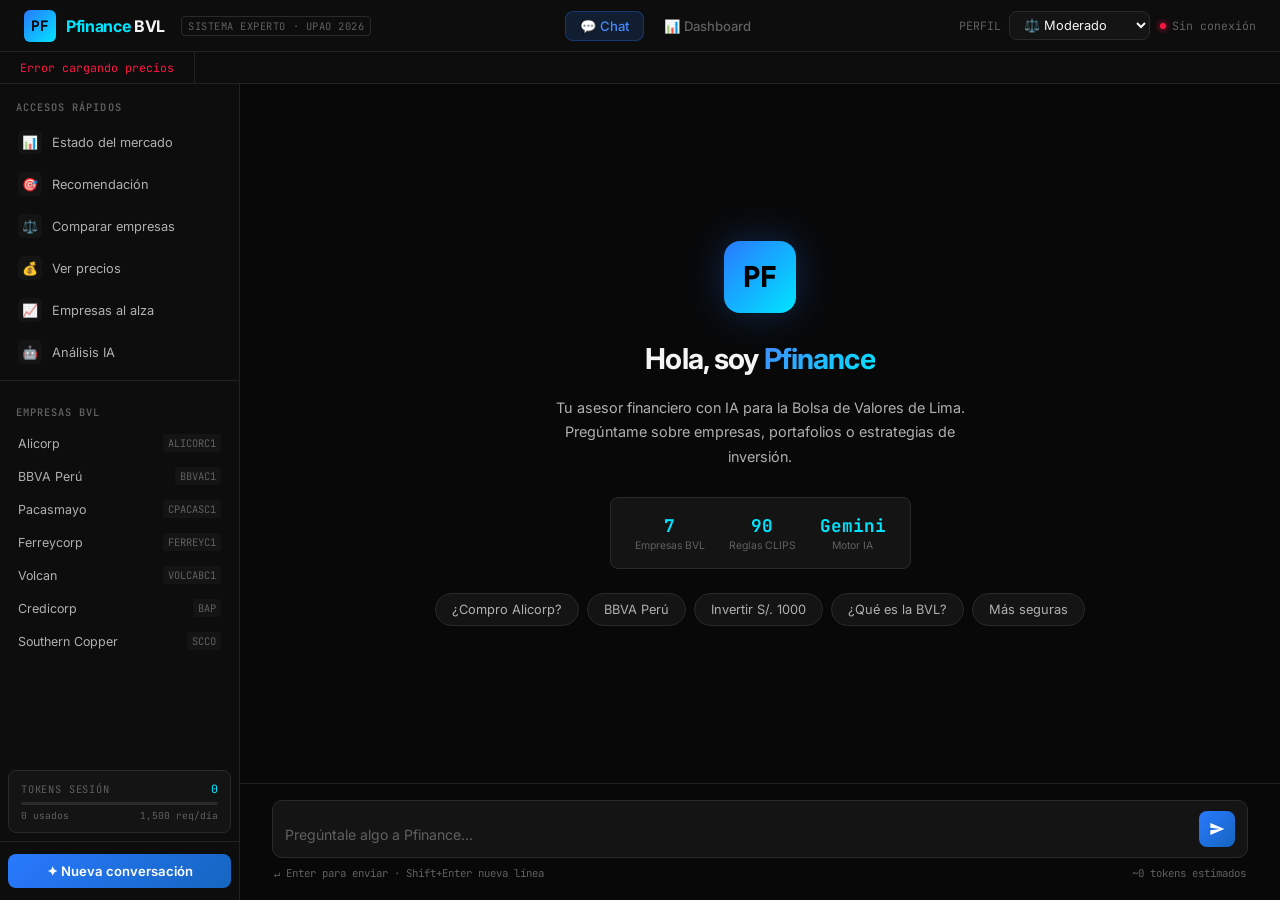
==== frontend/chat.html @ f71fbb7d "Actualización del proyecto de AI" ====
<!DOCTYPE html>
<html lang="es">
<head>
<meta charset="UTF-8">
<meta name="viewport" content="width=device-width, initial-scale=1.0">
<title>Pfinance — Asesor BVL</title>
<style>
@import url('https://fonts.googleapis.com/css2?family=Inter:wght@300;400;500;600;700&family=JetBrains+Mono:wght@400;500;600&display=swap');

*{box-sizing:border-box;margin:0;padding:0;}
:root{
  --bg:#080808;
  --bg2:#0d0d0d;
  --bg3:#111111;
  --card:#141414;
  --card2:#1a1a1a;
  --border:#222222;
  --border2:#2a2a2a;
  --blue:#2979ff;
  --blue2:#448aff;
  --cyan:#00e5ff;
  --cyan2:#18ffff;
  --green:#00e676;
  --red:#ff1744;
  --gold:#ffd740;
  --text:#f5f5f5;
  --text2:#b0b0b0;
  --muted:#606060;
  --radius:8px;
}

body{background:var(--bg);color:var(--text);font-family:'Inter',sans-serif;height:100vh;display:flex;flex-direction:column;overflow:hidden;}

/* ── TOPBAR ── */
.topbar{
  display:flex;align-items:center;justify-content:space-between;
  padding:0 24px;height:52px;
  background:var(--bg2);
  border-bottom:1px solid var(--border);
  flex-shrink:0;
}
.topbar-left{display:flex;align-items:center;gap:16px;}
.logo{display:flex;align-items:center;gap:10px;}
.logo-icon{
  width:32px;height:32px;border-radius:6px;
  background:linear-gradient(135deg,var(--blue),var(--cyan));
  display:flex;align-items:center;justify-content:center;
  font-size:.9rem;font-weight:700;color:#000;font-family:'JetBrains Mono',monospace;
}
.logo-name{font-size:1rem;font-weight:700;letter-spacing:-.02em;color:var(--text);}
.logo-name span{color:var(--cyan);}
.logo-tag{font-size:.65rem;color:var(--muted);font-family:'JetBrains Mono',monospace;letter-spacing:.05em;border:1px solid var(--border2);padding:2px 6px;border-radius:4px;}
.topbar-center{display:flex;align-items:center;gap:6px;}
.nav-btn{
  background:none;border:none;color:var(--muted);
  padding:6px 14px;border-radius:var(--radius);
  font-family:'Inter',sans-serif;font-size:.82rem;font-weight:500;
  cursor:pointer;transition:all .15s;text-decoration:none;display:flex;align-items:center;gap:6px;
}
.nav-btn:hover{background:var(--card2);color:var(--text);}
.nav-btn.active{background:rgba(41,121,255,.15);color:var(--blue2);border:1px solid rgba(41,121,255,.3);}
.topbar-right{display:flex;align-items:center;gap:10px;}
.perfil-wrap{display:flex;align-items:center;gap:8px;}
.perfil-label{font-size:.72rem;color:var(--muted);font-family:'JetBrains Mono',monospace;}
.perfil-select{
  background:var(--card);color:var(--text);
  border:1px solid var(--border2);border-radius:var(--radius);
  padding:5px 10px;font-family:'Inter',sans-serif;font-size:.8rem;
  cursor:pointer;outline:none;
}
.perfil-select:focus{border-color:var(--blue);}
.status-dot{display:flex;align-items:center;gap:6px;font-size:.72rem;color:var(--muted);font-family:'JetBrains Mono',monospace;}
.dot{width:6px;height:6px;border-radius:50%;background:var(--green);box-shadow:0 0 6px var(--green);animation:pulse 2s infinite;}
.dot.offline{background:var(--red);box-shadow:0 0 6px var(--red);}
@keyframes pulse{0%,100%{opacity:1}50%{opacity:.4}}

/* ── TICKER BAR ── */
.ticker-bar{
  display:flex;align-items:center;gap:0;
  background:var(--bg2);border-bottom:1px solid var(--border);
  height:32px;overflow:hidden;flex-shrink:0;position:relative;
}
.ticker-bar::after{
  content:'';position:absolute;right:0;top:0;bottom:0;width:60px;
  background:linear-gradient(to right,transparent,var(--bg2));pointer-events:none;
}
.ticker-track{display:flex;gap:0;animation:scroll 40s linear infinite;white-space:nowrap;}
.ticker-track:hover{animation-play-state:paused;}
.ticker-item{
  display:inline-flex;align-items:center;gap:8px;
  padding:0 20px;border-right:1px solid var(--border);
  font-size:.72rem;font-family:'JetBrains Mono',monospace;height:32px;
}
.t-name{color:var(--muted);}
.t-price{color:var(--text);font-weight:600;}
.t-delta{font-weight:600;}
.t-delta.up{color:var(--green);}
.t-delta.dn{color:var(--red);}
@keyframes scroll{0%{transform:translateX(0)}100%{transform:translateX(-50%)}}

/* ── MAIN ── */
.main{display:flex;flex:1;overflow:hidden;}

/* ── SIDEBAR ── */
.sidebar{
  width:240px;background:var(--bg2);
  border-right:1px solid var(--border);
  display:flex;flex-direction:column;flex-shrink:0;
}
.sidebar-section{
  padding:16px 16px 8px;
  font-size:.65rem;font-weight:600;color:var(--muted);
  text-transform:uppercase;letter-spacing:.1em;font-family:'JetBrains Mono',monospace;
}
.quick-btns{padding:0 8px;display:flex;flex-direction:column;gap:2px;}
.quick-btn{
  background:none;border:none;color:var(--text2);
  border-radius:var(--radius);padding:8px 10px;
  font-family:'Inter',sans-serif;font-size:.8rem;
  cursor:pointer;text-align:left;transition:all .12s;
  display:flex;align-items:center;gap:10px;
}
.quick-btn:hover{background:var(--card2);color:var(--text);}
.quick-btn .qi{
  width:24px;height:24px;border-radius:5px;
  background:var(--card);display:flex;align-items:center;
  justify-content:center;font-size:.8rem;flex-shrink:0;
}
.sidebar-divider{border:none;border-top:1px solid var(--border);margin:8px 0;}
.empresa-list{padding:0 8px;display:flex;flex-direction:column;gap:1px;overflow-y:auto;flex:1;}
.empresa-btn{
  background:none;border:none;color:var(--text2);
  border-radius:var(--radius);padding:7px 10px;
  font-family:'Inter',sans-serif;font-size:.78rem;
  cursor:pointer;text-align:left;width:100%;
  display:flex;align-items:center;justify-content:space-between;
  transition:all .12s;
}
.empresa-btn:hover{background:var(--card2);color:var(--text);}
.empresa-ticker-tag{
  font-family:'JetBrains Mono',monospace;font-size:.65rem;
  color:var(--muted);background:var(--card);
  padding:2px 5px;border-radius:3px;
}
.sidebar-footer{padding:12px 8px;border-top:1px solid var(--border);}
.btn-nueva{
  width:100%;background:linear-gradient(135deg,var(--blue),#1565c0);
  color:white;border:none;border-radius:var(--radius);
  padding:9px;font-family:'Inter',sans-serif;font-size:.82rem;
  font-weight:600;cursor:pointer;transition:all .2s;
  display:flex;align-items:center;justify-content:center;gap:8px;
}
.btn-nueva:hover{background:linear-gradient(135deg,var(--blue2),var(--blue));transform:translateY(-1px);}

/* ── TOKEN COUNTER ── */
.token-counter{
  margin:8px;padding:10px 12px;
  background:var(--card);border:1px solid var(--border2);
  border-radius:var(--radius);
}
.token-header{display:flex;justify-content:space-between;align-items:center;margin-bottom:6px;}
.token-label{font-size:.65rem;color:var(--muted);font-family:'JetBrains Mono',monospace;text-transform:uppercase;letter-spacing:.08em;}
.token-val{font-size:.72rem;font-family:'JetBrains Mono',monospace;color:var(--cyan);}
.token-bar-bg{height:3px;background:var(--border2);border-radius:2px;overflow:hidden;}
.token-bar-fill{height:100%;background:linear-gradient(to right,var(--blue),var(--cyan));border-radius:2px;transition:width .3s;}
.token-sub{display:flex;justify-content:space-between;margin-top:4px;}
.token-sub span{font-size:.6rem;color:var(--muted);font-family:'JetBrains Mono',monospace;}

/* ── CHAT AREA ── */
.chat-area{flex:1;display:flex;flex-direction:column;overflow:hidden;background:var(--bg);}

/* ── MESSAGES ── */
.messages{
  flex:1;overflow-y:auto;padding:24px 32px;
  display:flex;flex-direction:column;gap:20px;
  scrollbar-width:thin;scrollbar-color:var(--border) transparent;
}
.messages::-webkit-scrollbar{width:4px;}
.messages::-webkit-scrollbar-thumb{background:var(--border2);border-radius:2px;}

/* ── WELCOME ── */
.welcome{
  display:flex;flex-direction:column;align-items:center;
  justify-content:center;flex:1;text-align:center;
  padding:60px 40px;gap:20px;
}
.welcome-logo{
  width:72px;height:72px;border-radius:16px;
  background:linear-gradient(135deg,var(--blue),var(--cyan));
  display:flex;align-items:center;justify-content:center;
  font-size:1.8rem;font-weight:800;color:#000;
  font-family:'JetBrains Mono',monospace;
  box-shadow:0 0 40px rgba(41,121,255,.3);
  margin-bottom:8px;
}
.welcome-title{font-size:1.8rem;font-weight:700;letter-spacing:-.03em;}
.welcome-title span{
  background:linear-gradient(135deg,var(--blue2),var(--cyan));
  -webkit-background-clip:text;-webkit-text-fill-color:transparent;
}
.welcome-sub{color:var(--text2);font-size:.9rem;max-width:440px;line-height:1.7;}
.welcome-stats{
  display:flex;gap:24px;margin-top:8px;
  padding:16px 24px;background:var(--card);
  border:1px solid var(--border2);border-radius:var(--radius);
}
.wstat{text-align:center;}
.wstat-val{font-size:1.1rem;font-weight:700;font-family:'JetBrains Mono',monospace;color:var(--cyan);}
.wstat-label{font-size:.65rem;color:var(--muted);margin-top:2px;}
.welcome-chips{display:flex;flex-wrap:wrap;gap:8px;justify-content:center;margin-top:4px;}
.chip{
  background:var(--card);border:1px solid var(--border2);
  color:var(--text2);border-radius:20px;padding:8px 16px;
  font-size:.8rem;cursor:pointer;transition:all .15s;font-family:'Inter',sans-serif;
}
.chip:hover{border-color:var(--blue);color:var(--blue2);background:rgba(41,121,255,.08);}

/* ── MENSAJES ── */
.msg{display:flex;gap:12px;max-width:85%;}
.msg.user{align-self:flex-end;flex-direction:row-reverse;}
.msg.assistant{align-self:flex-start;}
.msg-avatar{
  width:32px;height:32px;border-radius:8px;
  display:flex;align-items:center;justify-content:center;
  font-size:.8rem;font-weight:700;flex-shrink:0;margin-top:2px;
}
.msg.assistant .msg-avatar{
  background:linear-gradient(135deg,var(--blue),var(--cyan));
  color:#000;font-family:'JetBrains Mono',monospace;
}
.msg.user .msg-avatar{background:var(--card2);border:1px solid var(--border2);font-size:.9rem;}
.msg-content{}
.msg-bubble{
  padding:12px 16px;border-radius:10px;
  font-size:.86rem;line-height:1.75;
}
.msg.assistant .msg-bubble{
  background:var(--card);border:1px solid var(--border2);
  border-top-left-radius:3px;color:var(--text);
}
.msg.user .msg-bubble{
  background:linear-gradient(135deg,rgba(41,121,255,.2),rgba(0,229,255,.1));
  border:1px solid rgba(41,121,255,.3);
  border-top-right-radius:3px;color:var(--text);
}
.msg-bubble p{margin-bottom:8px;}
.msg-bubble p:last-child{margin-bottom:0;}
.msg-bubble strong{color:var(--cyan);font-weight:600;}
.msg-bubble h3{color:var(--blue2);font-size:.86rem;font-weight:600;margin:12px 0 6px;}
.msg-bubble ul{margin:8px 0;padding-left:0;list-style:none;display:flex;flex-direction:column;gap:4px;}
.msg-bubble ul li{
  padding:8px 12px;background:var(--bg3);
  border-left:2px solid var(--blue);border-radius:0 6px 6px 0;
  font-size:.83rem;
}
.msg-meta{display:flex;align-items:center;gap:10px;margin-top:5px;}
.msg-time{font-size:.65rem;color:var(--muted);font-family:'JetBrains Mono',monospace;}
.msg-tokens{font-size:.65rem;color:var(--muted);font-family:'JetBrains Mono',monospace;display:flex;align-items:center;gap:4px;}
.msg-tokens::before{content:'·';}

/* ── TYPING ── */
.typing-wrap{display:flex;gap:12px;align-self:flex-start;}
.typing-bubble{
  padding:14px 18px;background:var(--card);
  border:1px solid var(--border2);border-radius:10px;
  border-top-left-radius:3px;display:flex;align-items:center;gap:10px;
}
.typing-dots{display:flex;gap:5px;}
.typing-dot{
  width:6px;height:6px;border-radius:50%;
  background:var(--blue);animation:tdot .9s infinite;
}
.typing-dot:nth-child(2){animation-delay:.2s;}
.typing-dot:nth-child(3){animation-delay:.4s;}
@keyframes tdot{0%,80%,100%{transform:scale(.7);opacity:.4}40%{transform:scale(1);opacity:1}}
.typing-text{font-size:.78rem;color:var(--muted);}

/* ── INPUT ── */
.input-area{
  padding:16px 32px 20px;
  background:var(--bg);border-top:1px solid var(--border);
  flex-shrink:0;
}
.input-box{
  display:flex;gap:10px;align-items:flex-end;
  background:var(--card);border:1px solid var(--border2);
  border-radius:10px;padding:10px 12px;
  transition:border-color .2s;
}
.input-box:focus-within{border-color:var(--blue);box-shadow:0 0 0 3px rgba(41,121,255,.1);}
.chat-input{
  flex:1;background:none;border:none;color:var(--text);
  font-family:'Inter',sans-serif;font-size:.88rem;
  resize:none;outline:none;max-height:120px;line-height:1.6;
}
.chat-input::placeholder{color:var(--muted);}
.btn-send{
  width:36px;height:36px;border-radius:8px;
  background:linear-gradient(135deg,var(--blue),#1565c0);
  border:none;display:flex;align-items:center;justify-content:center;
  cursor:pointer;transition:all .2s;flex-shrink:0;
}
.btn-send:hover{background:linear-gradient(135deg,var(--blue2),var(--blue));transform:scale(1.05);}
.btn-send:disabled{opacity:.3;cursor:not-allowed;transform:none;}
.btn-send svg{width:16px;height:16px;fill:white;}
.input-footer{
  display:flex;justify-content:space-between;align-items:center;
  margin-top:8px;padding:0 2px;
}
.input-hint{font-size:.67rem;color:var(--muted);font-family:'JetBrains Mono',monospace;}
.input-tokens{font-size:.67rem;color:var(--muted);font-family:'JetBrains Mono',monospace;}
</style>
</head>
<body>

<!-- TOPBAR -->
<div class="topbar">
  <div class="topbar-left">
    <div class="logo">
      <div class="logo-icon">PF</div>
      <div>
        <div class="logo-name"><span>Pfinance</span> BVL</div>
      </div>
    </div>
    <span class="logo-tag">SISTEMA EXPERTO · UPAO 2026</span>
  </div>
  <div class="topbar-center">
    <a href="/chat" class="nav-btn active">💬 Chat</a>
    <a href="/dashboard" class="nav-btn">📊 Dashboard</a>
  </div>
  <div class="topbar-right">
    <div class="perfil-wrap">
      <span class="perfil-label">PERFIL</span>
      <select class="perfil-select" id="sel-perfil">
        <option value="Conservador">🛡️ Conservador</option>
        <option value="Moderado" selected>⚖️ Moderado</option>
        <option value="Agresivo">⚡ Agresivo</option>
      </select>
    </div>
    <div class="status-dot">
      <div class="dot" id="status-dot"></div>
      <span id="status-text">Conectando...</span>
    </div>
  </div>
</div>

<!-- TICKER BAR -->
<div class="ticker-bar">
  <div class="ticker-track" id="ticker-track">
    <div class="ticker-item"><span class="t-name">Cargando...</span></div>
  </div>
</div>

<!-- MAIN -->
<div class="main">

  <!-- SIDEBAR -->
  <div class="sidebar">
    <div class="sidebar-section">Accesos rápidos</div>
    <div class="quick-btns">
      <button class="quick-btn" onclick="enviarRapido('¿Cómo está el mercado BVL hoy?')">
        <div class="qi">📊</div>Estado del mercado
      </button>
      <button class="quick-btn" onclick="enviarRapido('¿Qué empresa me recomiendas según mi perfil de inversión?')">
        <div class="qi">🎯</div>Recomendación
      </button>
      <button class="quick-btn" onclick="enviarRapido('Compara Credicorp (BAP) con Southern Copper (SCCO)')">
        <div class="qi">⚖️</div>Comparar empresas
      </button>
      <button class="quick-btn" onclick="enviarRapido('¿Cuáles son los precios actuales de todas las empresas?')">
        <div class="qi">💰</div>Ver precios
      </button>
      <button class="quick-btn" onclick="enviarRapido('¿Qué empresas están subiendo hoy en la BVL?')">
        <div class="qi">📈</div>Empresas al alza
      </button>
      <button class="quick-btn" onclick="enviarRapido('Dame un análisis completo del portafolio de la BVL')">
        <div class="qi">🤖</div>Análisis IA
      </button>
    </div>

    <hr class="sidebar-divider">
    <div class="sidebar-section">Empresas BVL</div>
    <div class="empresa-list" id="empresa-list"></div>

    <!-- TOKEN COUNTER -->
    <div class="token-counter">
      <div class="token-header">
        <span class="token-label">Tokens sesión</span>
        <span class="token-val" id="tok-val">0</span>
      </div>
      <div class="token-bar-bg">
        <div class="token-bar-fill" id="tok-bar" style="width:0%"></div>
      </div>
      <div class="token-sub">
        <span id="tok-used">0 usados</span>
        <span>1,500 req/día</span>
      </div>
    </div>

    <div class="sidebar-footer">
      <button class="btn-nueva" onclick="nuevaConversacion()">✦ Nueva conversación</button>
    </div>
  </div>

  <!-- CHAT -->
  <div class="chat-area">
    <div class="messages" id="messages">
      <div class="welcome" id="welcome">
        <div class="welcome-logo">PF</div>
        <div class="welcome-title">Hola, soy <span>Pfinance</span></div>
        <div class="welcome-sub">Tu asesor financiero con IA para la Bolsa de Valores de Lima. Pregúntame sobre empresas, portafolios o estrategias de inversión.</div>
        <div class="welcome-stats" id="welcome-stats">
          <div class="wstat"><div class="wstat-val" id="ws-empresas">7</div><div class="wstat-label">Empresas BVL</div></div>
          <div class="wstat"><div class="wstat-val" id="ws-reglas">90</div><div class="wstat-label">Reglas CLIPS</div></div>
          <div class="wstat"><div class="wstat-val" id="ws-modelo">Gemini</div><div class="wstat-label">Motor IA</div></div>
        </div>
        <div class="welcome-chips">
          <div class="chip" onclick="enviarRapido('¿Debo comprar Alicorp ahora?')">¿Compro Alicorp?</div>
          <div class="chip" onclick="enviarRapido('¿Cómo está BBVA Perú hoy?')">BBVA Perú</div>
          <div class="chip" onclick="enviarRapido('¿Cuál es la mejor acción para invertir S/. 1000?')">Invertir S/. 1000</div>
          <div class="chip" onclick="enviarRapido('¿Qué es la BVL y cómo funciona?')">¿Qué es la BVL?</div>
          <div class="chip" onclick="enviarRapido('¿Cuáles son las empresas más seguras de la BVL?')">Más seguras</div>
        </div>
      </div>
    </div>

    <div class="input-area">
      <div class="input-box">
        <textarea class="chat-input" id="chat-input" placeholder="Pregúntale algo a Pfinance..." rows="1"></textarea>
        <button class="btn-send" id="btn-send" onclick="enviar()">
          <svg viewBox="0 0 24 24"><path d="M2.01 21L23 12 2.01 3 2 10l15 2-15 2z"/></svg>
        </button>
      </div>
      <div class="input-footer">
        <span class="input-hint">↵ Enter para enviar · Shift+Enter nueva línea</span>
        <span class="input-tokens" id="input-tokens">~0 tokens estimados</span>
      </div>
    </div>
  </div>
</div>

<script>
const API = 'http://127.0.0.1:8000';
let historial = [];
let esperando = false;
let tokensSesion = 0;
const LIMITE_DIARIO = 1500;
const TOKENS_POR_MSG = 900; // estimado promedio

document.addEventListener('DOMContentLoaded', async () => {
  await verificarBackend();
  await cargarTickers();
  cargarEmpresas();
  setupInput();
});

async function verificarBackend() {
  try {
    const r = await fetch(`${API}/`, { signal: AbortSignal.timeout(4000) });
    const d = await r.json();
    if (d.status === 'ok') {
      document.getElementById('status-text').textContent = 'Sistema activo';
    }
  } catch {
    document.getElementById('status-dot').classList.add('offline');
    document.getElementById('status-text').textContent = 'Sin conexión';
  }
}

async function cargarTickers() {
  try {
    const r    = await fetch(`${API}/activos`);
    const data = await r.json();
    const track = document.getElementById('ticker-track');

    const html = data.map(a => {
      const up  = a.crecimiento >= 0;
      const cls = up ? 'up' : 'dn';
      const sig = up ? '▲' : '▼';
      return `<div class="ticker-item">
        <span class="t-name">${a.empresa.toUpperCase()}</span>
        <span class="t-price">S/. ${a.precio}</span>
        <span class="t-delta ${cls}">${sig}${Math.abs(a.crecimiento)}%</span>
      </div>`;
    }).join('');

    // Duplicar para loop infinito
    track.innerHTML = html + html;
  } catch {
    document.getElementById('ticker-track').innerHTML =
      '<div class="ticker-item"><span class="t-name" style="color:var(--red)">Error cargando precios</span></div>';
  }
}

function cargarEmpresas() {
  const empresas = {
    'ALICORC1.LM': 'Alicorp',
    'BBVAC1.LM':   'BBVA Perú',
    'CPACASC1.LM': 'Pacasmayo',
    'FERREYC1.LM': 'Ferreycorp',
    'VOLCABC1.LM': 'Volcan',
    'BAP':         'Credicorp',
    'SCCO':        'Southern Copper'
  };
  const list = document.getElementById('empresa-list');
  list.innerHTML = Object.entries(empresas).map(([ticker, nombre]) => `
    <button class="empresa-btn" onclick="enviarRapido('Analiza ${nombre} (${ticker}) y dime si es buena inversión ahora mismo')">
      <span>${nombre}</span>
      <span class="empresa-ticker-tag">${ticker.replace('.LM','')}</span>
    </button>
  `).join('');
}

function setupInput() {
  const input = document.getElementById('chat-input');
  input.addEventListener('input', () => {
    input.style.height = 'auto';
    input.style.height = Math.min(input.scrollHeight, 120) + 'px';
    // Estimación de tokens
    const est = Math.ceil(input.value.length / 4);
    document.getElementById('input-tokens').textContent = `~${est + 900} tokens estimados`;
  });
  input.addEventListener('keydown', e => {
    if (e.key === 'Enter' && !e.shiftKey) { e.preventDefault(); enviar(); }
  });
}

function actualizarTokens(tokensUsados) {
  tokensSesion += tokensUsados;
  const pct = Math.min((tokensSesion / 50000) * 100, 100); // 50k tokens por sesión aprox
  document.getElementById('tok-val').textContent = tokensSesion.toLocaleString();
  document.getElementById('tok-bar').style.width = pct + '%';
  document.getElementById('tok-used').textContent = tokensSesion.toLocaleString() + ' usados';

  // Color según uso
  const bar = document.getElementById('tok-bar');
  if (pct > 80) bar.style.background = 'linear-gradient(to right,var(--red),#ff6b35)';
  else if (pct > 50) bar.style.background = 'linear-gradient(to right,var(--gold),#ff9800)';
  else bar.style.background = 'linear-gradient(to right,var(--blue),var(--cyan))';
}

async function enviar() {
  const input   = document.getElementById('chat-input');
  const mensaje = input.value.trim();
  if (!mensaje || esperando) return;

  input.value = '';
  input.style.height = 'auto';
  document.getElementById('input-tokens').textContent = '~0 tokens estimados';

  const welcome = document.getElementById('welcome');
  if (welcome) welcome.remove();

  agregarMensaje('user', mensaje);
  historial.push({ role: 'user', content: mensaje });

  const typingId = mostrarTyping();
  esperando = true;
  document.getElementById('btn-send').disabled = true;

  const t0 = Date.now();

  try {
    const perfil = document.getElementById('sel-perfil').value;
    const r = await fetch(`${API}/chat`, {
      method: 'POST',
      headers: { 'Content-Type': 'application/json' },
      body: JSON.stringify({
        message: mensaje,
        history: historial.slice(-10),
        perfil:  perfil
      }),
      signal: AbortSignal.timeout(60000)
    });

    if (!r.ok) throw new Error(`Error ${r.status}`);
    const data = await r.json();
    const latencia = ((Date.now() - t0) / 1000).toFixed(1);

    quitarTyping(typingId);

    // Estimar tokens usados
    const tokEst = Math.ceil((mensaje.length + data.response.length) / 4) + 600;
    actualizarTokens(tokEst);

    agregarMensaje('assistant', data.response, tokEst, latencia);
    historial.push({ role: 'assistant', content: data.response });

    if (historial.length > 20) historial = historial.slice(-20);

  } catch(e) {
    quitarTyping(typingId);
    agregarMensaje('assistant', `No pude conectar con el servidor. Intenta de nuevo. (${e.message})`);
  } finally {
    esperando = false;
    document.getElementById('btn-send').disabled = false;
    document.getElementById('chat-input').focus();
  }
}

function enviarRapido(texto) {
  const input = document.getElementById('chat-input');
  input.value = texto;
  enviar();
}

function agregarMensaje(role, contenido, tokens = null, latencia = null) {
  const messages = document.getElementById('messages');
  const isUser   = role === 'user';
  const hora     = new Date().toLocaleTimeString('es-PE', { hour: '2-digit', minute: '2-digit' });

  const metaHtml = !isUser ? `
    <div class="msg-meta">
      <span class="msg-time">${hora}</span>
      ${tokens ? `<span class="msg-tokens">${tokens.toLocaleString()} tokens · ${latencia}s</span>` : ''}
    </div>` : `<div class="msg-meta"><span class="msg-time">${hora}</span></div>`;

  const div = document.createElement('div');
  div.className = `msg ${role}`;
  div.innerHTML = `
    <div class="msg-avatar">${isUser ? '👤' : 'PF'}</div>
    <div class="msg-content">
      <div class="msg-bubble">${isUser ? escapeHtml(contenido) : markdownAHtml(contenido)}</div>
      ${metaHtml}
    </div>`;
  messages.appendChild(div);
  messages.scrollTop = messages.scrollHeight;
}

function mostrarTyping() {
  const messages = document.getElementById('messages');
  const id = 'typing-' + Date.now();
  const div = document.createElement('div');
  div.className = 'typing-wrap';
  div.id = id;
  div.innerHTML = `
    <div class="msg-avatar" style="width:32px;height:32px;border-radius:8px;background:linear-gradient(135deg,var(--blue),var(--cyan));display:flex;align-items:center;justify-content:center;font-size:.8rem;font-weight:700;color:#000;font-family:'JetBrains Mono',monospace;flex-shrink:0;margin-top:2px;">PF</div>
    <div class="typing-bubble">
      <div class="typing-dots">
        <div class="typing-dot"></div>
        <div class="typing-dot"></div>
        <div class="typing-dot"></div>
      </div>
      <span class="typing-text">Pfinance analizando...</span>
    </div>`;
  messages.appendChild(div);
  messages.scrollTop = messages.scrollHeight;
  return id;
}

function quitarTyping(id) {
  const el = document.getElementById(id);
  if (el) el.remove();
}

function nuevaConversacion() {
  historial = [];
  tokensSesion = 0;
  actualizarTokens(0);
  document.getElementById('tok-val').textContent = '0';
  document.getElementById('tok-used').textContent = '0 usados';
  document.getElementById('tok-bar').style.width = '0%';

  const messages = document.getElementById('messages');
  messages.innerHTML = `
    <div class="welcome" id="welcome">
      <div class="welcome-logo">PF</div>
      <div class="welcome-title">Hola, soy <span>Pfinance</span></div>
      <div class="welcome-sub">Tu asesor financiero con IA para la Bolsa de Valores de Lima.</div>
      <div class="welcome-chips">
        <div class="chip" onclick="enviarRapido('¿Debo comprar Alicorp ahora?')">¿Compro Alicorp?</div>
        <div class="chip" onclick="enviarRapido('¿Cómo está BBVA Perú hoy?')">BBVA Perú</div>
        <div class="chip" onclick="enviarRapido('¿Cuál es la mejor acción para invertir S/. 1000?')">Invertir S/. 1000</div>
        <div class="chip" onclick="enviarRapido('¿Qué es la BVL y cómo funciona?')">¿Qué es la BVL?</div>
      </div>
    </div>`;
}

function markdownAHtml(texto) {
  return texto
    .replace(/\*\*(.+?)\*\*/g, '<strong>$1</strong>')
    .replace(/###\s+(.+)/g, '<h3>$1</h3>')
    .replace(/##\s+(.+)/g, '<h3>$1</h3>')
    .replace(/^[\*\-]\s+(.+)$/gm, '<li>$1</li>')
    .replace(/((?:<li>.*<\/li>\s*)+)/g, '<ul>$1</ul>')
    .split('\n')
    .map(l => {
      const t = l.trim();
      if (!t) return '';
      if (t.startsWith('<h3>') || t.startsWith('<ul>') || t.startsWith('<li>')) return t;
      return `<p>${t}</p>`;
    })
    .filter(Boolean)
    .join('');
}

function escapeHtml(t) {
  return t.replace(/&/g,'&amp;').replace(/</g,'&lt;').replace(/>/g,'&gt;');
}
</script>
</body>
</html>
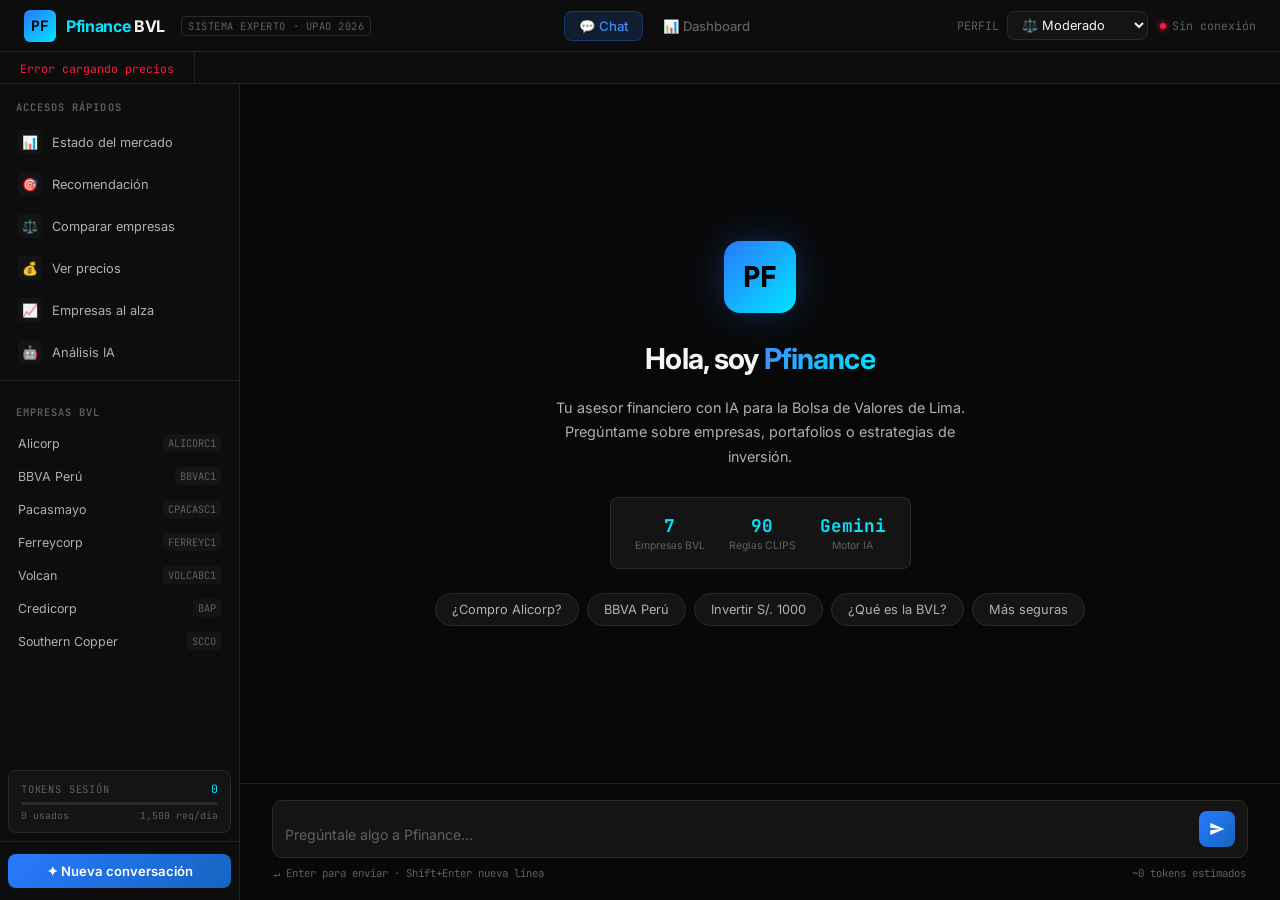
==== commit f38bdbfe: "Actualización de la estructura del proyecto" ====
--- a/frontend/chat.html
+++ b/frontend/chat.html
@@ -4,312 +4,8 @@
 <meta charset="UTF-8">
 <meta name="viewport" content="width=device-width, initial-scale=1.0">
 <title>Pfinance — Asesor BVL</title>
-<style>
-@import url('https://fonts.googleapis.com/css2?family=Inter:wght@300;400;500;600;700&family=JetBrains+Mono:wght@400;500;600&display=swap');
-
-*{box-sizing:border-box;margin:0;padding:0;}
-:root{
-  --bg:#080808;
-  --bg2:#0d0d0d;
-  --bg3:#111111;
-  --card:#141414;
-  --card2:#1a1a1a;
-  --border:#222222;
-  --border2:#2a2a2a;
-  --blue:#2979ff;
-  --blue2:#448aff;
-  --cyan:#00e5ff;
-  --cyan2:#18ffff;
-  --green:#00e676;
-  --red:#ff1744;
-  --gold:#ffd740;
-  --text:#f5f5f5;
-  --text2:#b0b0b0;
-  --muted:#606060;
-  --radius:8px;
-}
-
-body{background:var(--bg);color:var(--text);font-family:'Inter',sans-serif;height:100vh;display:flex;flex-direction:column;overflow:hidden;}
-
-/* ── TOPBAR ── */
-.topbar{
-  display:flex;align-items:center;justify-content:space-between;
-  padding:0 24px;height:52px;
-  background:var(--bg2);
-  border-bottom:1px solid var(--border);
-  flex-shrink:0;
-}
-.topbar-left{display:flex;align-items:center;gap:16px;}
-.logo{display:flex;align-items:center;gap:10px;}
-.logo-icon{
-  width:32px;height:32px;border-radius:6px;
-  background:linear-gradient(135deg,var(--blue),var(--cyan));
-  display:flex;align-items:center;justify-content:center;
-  font-size:.9rem;font-weight:700;color:#000;font-family:'JetBrains Mono',monospace;
-}
-.logo-name{font-size:1rem;font-weight:700;letter-spacing:-.02em;color:var(--text);}
-.logo-name span{color:var(--cyan);}
-.logo-tag{font-size:.65rem;color:var(--muted);font-family:'JetBrains Mono',monospace;letter-spacing:.05em;border:1px solid var(--border2);padding:2px 6px;border-radius:4px;}
-.topbar-center{display:flex;align-items:center;gap:6px;}
-.nav-btn{
-  background:none;border:none;color:var(--muted);
-  padding:6px 14px;border-radius:var(--radius);
-  font-family:'Inter',sans-serif;font-size:.82rem;font-weight:500;
-  cursor:pointer;transition:all .15s;text-decoration:none;display:flex;align-items:center;gap:6px;
-}
-.nav-btn:hover{background:var(--card2);color:var(--text);}
-.nav-btn.active{background:rgba(41,121,255,.15);color:var(--blue2);border:1px solid rgba(41,121,255,.3);}
-.topbar-right{display:flex;align-items:center;gap:10px;}
-.perfil-wrap{display:flex;align-items:center;gap:8px;}
-.perfil-label{font-size:.72rem;color:var(--muted);font-family:'JetBrains Mono',monospace;}
-.perfil-select{
-  background:var(--card);color:var(--text);
-  border:1px solid var(--border2);border-radius:var(--radius);
-  padding:5px 10px;font-family:'Inter',sans-serif;font-size:.8rem;
-  cursor:pointer;outline:none;
-}
-.perfil-select:focus{border-color:var(--blue);}
-.status-dot{display:flex;align-items:center;gap:6px;font-size:.72rem;color:var(--muted);font-family:'JetBrains Mono',monospace;}
-.dot{width:6px;height:6px;border-radius:50%;background:var(--green);box-shadow:0 0 6px var(--green);animation:pulse 2s infinite;}
-.dot.offline{background:var(--red);box-shadow:0 0 6px var(--red);}
-@keyframes pulse{0%,100%{opacity:1}50%{opacity:.4}}
-
-/* ── TICKER BAR ── */
-.ticker-bar{
-  display:flex;align-items:center;gap:0;
-  background:var(--bg2);border-bottom:1px solid var(--border);
-  height:32px;overflow:hidden;flex-shrink:0;position:relative;
-}
-.ticker-bar::after{
-  content:'';position:absolute;right:0;top:0;bottom:0;width:60px;
-  background:linear-gradient(to right,transparent,var(--bg2));pointer-events:none;
-}
-.ticker-track{display:flex;gap:0;animation:scroll 40s linear infinite;white-space:nowrap;}
-.ticker-track:hover{animation-play-state:paused;}
-.ticker-item{
-  display:inline-flex;align-items:center;gap:8px;
-  padding:0 20px;border-right:1px solid var(--border);
-  font-size:.72rem;font-family:'JetBrains Mono',monospace;height:32px;
-}
-.t-name{color:var(--muted);}
-.t-price{color:var(--text);font-weight:600;}
-.t-delta{font-weight:600;}
-.t-delta.up{color:var(--green);}
-.t-delta.dn{color:var(--red);}
-@keyframes scroll{0%{transform:translateX(0)}100%{transform:translateX(-50%)}}
-
-/* ── MAIN ── */
-.main{display:flex;flex:1;overflow:hidden;}
-
-/* ── SIDEBAR ── */
-.sidebar{
-  width:240px;background:var(--bg2);
-  border-right:1px solid var(--border);
-  display:flex;flex-direction:column;flex-shrink:0;
-}
-.sidebar-section{
-  padding:16px 16px 8px;
-  font-size:.65rem;font-weight:600;color:var(--muted);
-  text-transform:uppercase;letter-spacing:.1em;font-family:'JetBrains Mono',monospace;
-}
-.quick-btns{padding:0 8px;display:flex;flex-direction:column;gap:2px;}
-.quick-btn{
-  background:none;border:none;color:var(--text2);
-  border-radius:var(--radius);padding:8px 10px;
-  font-family:'Inter',sans-serif;font-size:.8rem;
-  cursor:pointer;text-align:left;transition:all .12s;
-  display:flex;align-items:center;gap:10px;
-}
-.quick-btn:hover{background:var(--card2);color:var(--text);}
-.quick-btn .qi{
-  width:24px;height:24px;border-radius:5px;
-  background:var(--card);display:flex;align-items:center;
-  justify-content:center;font-size:.8rem;flex-shrink:0;
-}
-.sidebar-divider{border:none;border-top:1px solid var(--border);margin:8px 0;}
-.empresa-list{padding:0 8px;display:flex;flex-direction:column;gap:1px;overflow-y:auto;flex:1;}
-.empresa-btn{
-  background:none;border:none;color:var(--text2);
-  border-radius:var(--radius);padding:7px 10px;
-  font-family:'Inter',sans-serif;font-size:.78rem;
-  cursor:pointer;text-align:left;width:100%;
-  display:flex;align-items:center;justify-content:space-between;
-  transition:all .12s;
-}
-.empresa-btn:hover{background:var(--card2);color:var(--text);}
-.empresa-ticker-tag{
-  font-family:'JetBrains Mono',monospace;font-size:.65rem;
-  color:var(--muted);background:var(--card);
-  padding:2px 5px;border-radius:3px;
-}
-.sidebar-footer{padding:12px 8px;border-top:1px solid var(--border);}
-.btn-nueva{
-  width:100%;background:linear-gradient(135deg,var(--blue),#1565c0);
-  color:white;border:none;border-radius:var(--radius);
-  padding:9px;font-family:'Inter',sans-serif;font-size:.82rem;
-  font-weight:600;cursor:pointer;transition:all .2s;
-  display:flex;align-items:center;justify-content:center;gap:8px;
-}
-.btn-nueva:hover{background:linear-gradient(135deg,var(--blue2),var(--blue));transform:translateY(-1px);}
-
-/* ── TOKEN COUNTER ── */
-.token-counter{
-  margin:8px;padding:10px 12px;
-  background:var(--card);border:1px solid var(--border2);
-  border-radius:var(--radius);
-}
-.token-header{display:flex;justify-content:space-between;align-items:center;margin-bottom:6px;}
-.token-label{font-size:.65rem;color:var(--muted);font-family:'JetBrains Mono',monospace;text-transform:uppercase;letter-spacing:.08em;}
-.token-val{font-size:.72rem;font-family:'JetBrains Mono',monospace;color:var(--cyan);}
-.token-bar-bg{height:3px;background:var(--border2);border-radius:2px;overflow:hidden;}
-.token-bar-fill{height:100%;background:linear-gradient(to right,var(--blue),var(--cyan));border-radius:2px;transition:width .3s;}
-.token-sub{display:flex;justify-content:space-between;margin-top:4px;}
-.token-sub span{font-size:.6rem;color:var(--muted);font-family:'JetBrains Mono',monospace;}
-
-/* ── CHAT AREA ── */
-.chat-area{flex:1;display:flex;flex-direction:column;overflow:hidden;background:var(--bg);}
-
-/* ── MESSAGES ── */
-.messages{
-  flex:1;overflow-y:auto;padding:24px 32px;
-  display:flex;flex-direction:column;gap:20px;
-  scrollbar-width:thin;scrollbar-color:var(--border) transparent;
-}
-.messages::-webkit-scrollbar{width:4px;}
-.messages::-webkit-scrollbar-thumb{background:var(--border2);border-radius:2px;}
-
-/* ── WELCOME ── */
-.welcome{
-  display:flex;flex-direction:column;align-items:center;
-  justify-content:center;flex:1;text-align:center;
-  padding:60px 40px;gap:20px;
-}
-.welcome-logo{
-  width:72px;height:72px;border-radius:16px;
-  background:linear-gradient(135deg,var(--blue),var(--cyan));
-  display:flex;align-items:center;justify-content:center;
-  font-size:1.8rem;font-weight:800;color:#000;
-  font-family:'JetBrains Mono',monospace;
-  box-shadow:0 0 40px rgba(41,121,255,.3);
-  margin-bottom:8px;
-}
-.welcome-title{font-size:1.8rem;font-weight:700;letter-spacing:-.03em;}
-.welcome-title span{
-  background:linear-gradient(135deg,var(--blue2),var(--cyan));
-  -webkit-background-clip:text;-webkit-text-fill-color:transparent;
-}
-.welcome-sub{color:var(--text2);font-size:.9rem;max-width:440px;line-height:1.7;}
-.welcome-stats{
-  display:flex;gap:24px;margin-top:8px;
-  padding:16px 24px;background:var(--card);
-  border:1px solid var(--border2);border-radius:var(--radius);
-}
-.wstat{text-align:center;}
-.wstat-val{font-size:1.1rem;font-weight:700;font-family:'JetBrains Mono',monospace;color:var(--cyan);}
-.wstat-label{font-size:.65rem;color:var(--muted);margin-top:2px;}
-.welcome-chips{display:flex;flex-wrap:wrap;gap:8px;justify-content:center;margin-top:4px;}
-.chip{
-  background:var(--card);border:1px solid var(--border2);
-  color:var(--text2);border-radius:20px;padding:8px 16px;
-  font-size:.8rem;cursor:pointer;transition:all .15s;font-family:'Inter',sans-serif;
-}
-.chip:hover{border-color:var(--blue);color:var(--blue2);background:rgba(41,121,255,.08);}
-
-/* ── MENSAJES ── */
-.msg{display:flex;gap:12px;max-width:85%;}
-.msg.user{align-self:flex-end;flex-direction:row-reverse;}
-.msg.assistant{align-self:flex-start;}
-.msg-avatar{
-  width:32px;height:32px;border-radius:8px;
-  display:flex;align-items:center;justify-content:center;
-  font-size:.8rem;font-weight:700;flex-shrink:0;margin-top:2px;
-}
-.msg.assistant .msg-avatar{
-  background:linear-gradient(135deg,var(--blue),var(--cyan));
-  color:#000;font-family:'JetBrains Mono',monospace;
-}
-.msg.user .msg-avatar{background:var(--card2);border:1px solid var(--border2);font-size:.9rem;}
-.msg-content{}
-.msg-bubble{
-  padding:12px 16px;border-radius:10px;
-  font-size:.86rem;line-height:1.75;
-}
-.msg.assistant .msg-bubble{
-  background:var(--card);border:1px solid var(--border2);
-  border-top-left-radius:3px;color:var(--text);
-}
-.msg.user .msg-bubble{
-  background:linear-gradient(135deg,rgba(41,121,255,.2),rgba(0,229,255,.1));
-  border:1px solid rgba(41,121,255,.3);
-  border-top-right-radius:3px;color:var(--text);
-}
-.msg-bubble p{margin-bottom:8px;}
-.msg-bubble p:last-child{margin-bottom:0;}
-.msg-bubble strong{color:var(--cyan);font-weight:600;}
-.msg-bubble h3{color:var(--blue2);font-size:.86rem;font-weight:600;margin:12px 0 6px;}
-.msg-bubble ul{margin:8px 0;padding-left:0;list-style:none;display:flex;flex-direction:column;gap:4px;}
-.msg-bubble ul li{
-  padding:8px 12px;background:var(--bg3);
-  border-left:2px solid var(--blue);border-radius:0 6px 6px 0;
-  font-size:.83rem;
-}
-.msg-meta{display:flex;align-items:center;gap:10px;margin-top:5px;}
-.msg-time{font-size:.65rem;color:var(--muted);font-family:'JetBrains Mono',monospace;}
-.msg-tokens{font-size:.65rem;color:var(--muted);font-family:'JetBrains Mono',monospace;display:flex;align-items:center;gap:4px;}
-.msg-tokens::before{content:'·';}
-
-/* ── TYPING ── */
-.typing-wrap{display:flex;gap:12px;align-self:flex-start;}
-.typing-bubble{
-  padding:14px 18px;background:var(--card);
-  border:1px solid var(--border2);border-radius:10px;
-  border-top-left-radius:3px;display:flex;align-items:center;gap:10px;
-}
-.typing-dots{display:flex;gap:5px;}
-.typing-dot{
-  width:6px;height:6px;border-radius:50%;
-  background:var(--blue);animation:tdot .9s infinite;
-}
-.typing-dot:nth-child(2){animation-delay:.2s;}
-.typing-dot:nth-child(3){animation-delay:.4s;}
-@keyframes tdot{0%,80%,100%{transform:scale(.7);opacity:.4}40%{transform:scale(1);opacity:1}}
-.typing-text{font-size:.78rem;color:var(--muted);}
-
-/* ── INPUT ── */
-.input-area{
-  padding:16px 32px 20px;
-  background:var(--bg);border-top:1px solid var(--border);
-  flex-shrink:0;
-}
-.input-box{
-  display:flex;gap:10px;align-items:flex-end;
-  background:var(--card);border:1px solid var(--border2);
-  border-radius:10px;padding:10px 12px;
-  transition:border-color .2s;
-}
-.input-box:focus-within{border-color:var(--blue);box-shadow:0 0 0 3px rgba(41,121,255,.1);}
-.chat-input{
-  flex:1;background:none;border:none;color:var(--text);
-  font-family:'Inter',sans-serif;font-size:.88rem;
-  resize:none;outline:none;max-height:120px;line-height:1.6;
-}
-.chat-input::placeholder{color:var(--muted);}
-.btn-send{
-  width:36px;height:36px;border-radius:8px;
-  background:linear-gradient(135deg,var(--blue),#1565c0);
-  border:none;display:flex;align-items:center;justify-content:center;
-  cursor:pointer;transition:all .2s;flex-shrink:0;
-}
-.btn-send:hover{background:linear-gradient(135deg,var(--blue2),var(--blue));transform:scale(1.05);}
-.btn-send:disabled{opacity:.3;cursor:not-allowed;transform:none;}
-.btn-send svg{width:16px;height:16px;fill:white;}
-.input-footer{
-  display:flex;justify-content:space-between;align-items:center;
-  margin-top:8px;padding:0 2px;
-}
-.input-hint{font-size:.67rem;color:var(--muted);font-family:'JetBrains Mono',monospace;}
-.input-tokens{font-size:.67rem;color:var(--muted);font-family:'JetBrains Mono',monospace;}
-</style>
+<link rel="stylesheet" href="/frontend/css/base.css">
+<link rel="stylesheet" href="/frontend/css/chat.css">
 </head>
 <body>
 
@@ -329,7 +25,7 @@
     <a href="/dashboard" class="nav-btn">📊 Dashboard</a>
   </div>
   <div class="topbar-right">
-    <div class="perfil-wrap">
+    <div class="perfil-wrap-inline">
       <span class="perfil-label">PERFIL</span>
       <select class="perfil-select" id="sel-perfil">
         <option value="Conservador">🛡️ Conservador</option>
@@ -337,8 +33,8 @@
         <option value="Agresivo">⚡ Agresivo</option>
       </select>
     </div>
-    <div class="status-dot">
-      <div class="dot" id="status-dot"></div>
+    <div class="status-pill">
+      <div class="sdot" id="status-dot"></div>
       <span id="status-text">Conectando...</span>
     </div>
   </div>
@@ -439,264 +135,7 @@
   </div>
 </div>
 
-<script>
-const API = 'http://127.0.0.1:8000';
-let historial = [];
-let esperando = false;
-let tokensSesion = 0;
-const LIMITE_DIARIO = 1500;
-const TOKENS_POR_MSG = 900; // estimado promedio
-
-document.addEventListener('DOMContentLoaded', async () => {
-  await verificarBackend();
-  await cargarTickers();
-  cargarEmpresas();
-  setupInput();
-});
-
-async function verificarBackend() {
-  try {
-    const r = await fetch(`${API}/`, { signal: AbortSignal.timeout(4000) });
-    const d = await r.json();
-    if (d.status === 'ok') {
-      document.getElementById('status-text').textContent = 'Sistema activo';
-    }
-  } catch {
-    document.getElementById('status-dot').classList.add('offline');
-    document.getElementById('status-text').textContent = 'Sin conexión';
-  }
-}
-
-async function cargarTickers() {
-  try {
-    const r    = await fetch(`${API}/activos`);
-    const data = await r.json();
-    const track = document.getElementById('ticker-track');
-
-    const html = data.map(a => {
-      const up  = a.crecimiento >= 0;
-      const cls = up ? 'up' : 'dn';
-      const sig = up ? '▲' : '▼';
-      return `<div class="ticker-item">
-        <span class="t-name">${a.empresa.toUpperCase()}</span>
-        <span class="t-price">S/. ${a.precio}</span>
-        <span class="t-delta ${cls}">${sig}${Math.abs(a.crecimiento)}%</span>
-      </div>`;
-    }).join('');
-
-    // Duplicar para loop infinito
-    track.innerHTML = html + html;
-  } catch {
-    document.getElementById('ticker-track').innerHTML =
-      '<div class="ticker-item"><span class="t-name" style="color:var(--red)">Error cargando precios</span></div>';
-  }
-}
-
-function cargarEmpresas() {
-  const empresas = {
-    'ALICORC1.LM': 'Alicorp',
-    'BBVAC1.LM':   'BBVA Perú',
-    'CPACASC1.LM': 'Pacasmayo',
-    'FERREYC1.LM': 'Ferreycorp',
-    'VOLCABC1.LM': 'Volcan',
-    'BAP':         'Credicorp',
-    'SCCO':        'Southern Copper'
-  };
-  const list = document.getElementById('empresa-list');
-  list.innerHTML = Object.entries(empresas).map(([ticker, nombre]) => `
-    <button class="empresa-btn" onclick="enviarRapido('Analiza ${nombre} (${ticker}) y dime si es buena inversión ahora mismo')">
-      <span>${nombre}</span>
-      <span class="empresa-ticker-tag">${ticker.replace('.LM','')}</span>
-    </button>
-  `).join('');
-}
-
-function setupInput() {
-  const input = document.getElementById('chat-input');
-  input.addEventListener('input', () => {
-    input.style.height = 'auto';
-    input.style.height = Math.min(input.scrollHeight, 120) + 'px';
-    // Estimación de tokens
-    const est = Math.ceil(input.value.length / 4);
-    document.getElementById('input-tokens').textContent = `~${est + 900} tokens estimados`;
-  });
-  input.addEventListener('keydown', e => {
-    if (e.key === 'Enter' && !e.shiftKey) { e.preventDefault(); enviar(); }
-  });
-}
-
-function actualizarTokens(tokensUsados) {
-  tokensSesion += tokensUsados;
-  const pct = Math.min((tokensSesion / 50000) * 100, 100); // 50k tokens por sesión aprox
-  document.getElementById('tok-val').textContent = tokensSesion.toLocaleString();
-  document.getElementById('tok-bar').style.width = pct + '%';
-  document.getElementById('tok-used').textContent = tokensSesion.toLocaleString() + ' usados';
-
-  // Color según uso
-  const bar = document.getElementById('tok-bar');
-  if (pct > 80) bar.style.background = 'linear-gradient(to right,var(--red),#ff6b35)';
-  else if (pct > 50) bar.style.background = 'linear-gradient(to right,var(--gold),#ff9800)';
-  else bar.style.background = 'linear-gradient(to right,var(--blue),var(--cyan))';
-}
-
-async function enviar() {
-  const input   = document.getElementById('chat-input');
-  const mensaje = input.value.trim();
-  if (!mensaje || esperando) return;
-
-  input.value = '';
-  input.style.height = 'auto';
-  document.getElementById('input-tokens').textContent = '~0 tokens estimados';
-
-  const welcome = document.getElementById('welcome');
-  if (welcome) welcome.remove();
-
-  agregarMensaje('user', mensaje);
-  historial.push({ role: 'user', content: mensaje });
-
-  const typingId = mostrarTyping();
-  esperando = true;
-  document.getElementById('btn-send').disabled = true;
-
-  const t0 = Date.now();
-
-  try {
-    const perfil = document.getElementById('sel-perfil').value;
-    const r = await fetch(`${API}/chat`, {
-      method: 'POST',
-      headers: { 'Content-Type': 'application/json' },
-      body: JSON.stringify({
-        message: mensaje,
-        history: historial.slice(-10),
-        perfil:  perfil
-      }),
-      signal: AbortSignal.timeout(60000)
-    });
-
-    if (!r.ok) throw new Error(`Error ${r.status}`);
-    const data = await r.json();
-    const latencia = ((Date.now() - t0) / 1000).toFixed(1);
-
-    quitarTyping(typingId);
-
-    // Estimar tokens usados
-    const tokEst = Math.ceil((mensaje.length + data.response.length) / 4) + 600;
-    actualizarTokens(tokEst);
-
-    agregarMensaje('assistant', data.response, tokEst, latencia);
-    historial.push({ role: 'assistant', content: data.response });
-
-    if (historial.length > 20) historial = historial.slice(-20);
-
-  } catch(e) {
-    quitarTyping(typingId);
-    agregarMensaje('assistant', `No pude conectar con el servidor. Intenta de nuevo. (${e.message})`);
-  } finally {
-    esperando = false;
-    document.getElementById('btn-send').disabled = false;
-    document.getElementById('chat-input').focus();
-  }
-}
-
-function enviarRapido(texto) {
-  const input = document.getElementById('chat-input');
-  input.value = texto;
-  enviar();
-}
-
-function agregarMensaje(role, contenido, tokens = null, latencia = null) {
-  const messages = document.getElementById('messages');
-  const isUser   = role === 'user';
-  const hora     = new Date().toLocaleTimeString('es-PE', { hour: '2-digit', minute: '2-digit' });
-
-  const metaHtml = !isUser ? `
-    <div class="msg-meta">
-      <span class="msg-time">${hora}</span>
-      ${tokens ? `<span class="msg-tokens">${tokens.toLocaleString()} tokens · ${latencia}s</span>` : ''}
-    </div>` : `<div class="msg-meta"><span class="msg-time">${hora}</span></div>`;
-
-  const div = document.createElement('div');
-  div.className = `msg ${role}`;
-  div.innerHTML = `
-    <div class="msg-avatar">${isUser ? '👤' : 'PF'}</div>
-    <div class="msg-content">
-      <div class="msg-bubble">${isUser ? escapeHtml(contenido) : markdownAHtml(contenido)}</div>
-      ${metaHtml}
-    </div>`;
-  messages.appendChild(div);
-  messages.scrollTop = messages.scrollHeight;
-}
-
-function mostrarTyping() {
-  const messages = document.getElementById('messages');
-  const id = 'typing-' + Date.now();
-  const div = document.createElement('div');
-  div.className = 'typing-wrap';
-  div.id = id;
-  div.innerHTML = `
-    <div class="msg-avatar" style="width:32px;height:32px;border-radius:8px;background:linear-gradient(135deg,var(--blue),var(--cyan));display:flex;align-items:center;justify-content:center;font-size:.8rem;font-weight:700;color:#000;font-family:'JetBrains Mono',monospace;flex-shrink:0;margin-top:2px;">PF</div>
-    <div class="typing-bubble">
-      <div class="typing-dots">
-        <div class="typing-dot"></div>
-        <div class="typing-dot"></div>
-        <div class="typing-dot"></div>
-      </div>
-      <span class="typing-text">Pfinance analizando...</span>
-    </div>`;
-  messages.appendChild(div);
-  messages.scrollTop = messages.scrollHeight;
-  return id;
-}
-
-function quitarTyping(id) {
-  const el = document.getElementById(id);
-  if (el) el.remove();
-}
-
-function nuevaConversacion() {
-  historial = [];
-  tokensSesion = 0;
-  actualizarTokens(0);
-  document.getElementById('tok-val').textContent = '0';
-  document.getElementById('tok-used').textContent = '0 usados';
-  document.getElementById('tok-bar').style.width = '0%';
-
-  const messages = document.getElementById('messages');
-  messages.innerHTML = `
-    <div class="welcome" id="welcome">
-      <div class="welcome-logo">PF</div>
-      <div class="welcome-title">Hola, soy <span>Pfinance</span></div>
-      <div class="welcome-sub">Tu asesor financiero con IA para la Bolsa de Valores de Lima.</div>
-      <div class="welcome-chips">
-        <div class="chip" onclick="enviarRapido('¿Debo comprar Alicorp ahora?')">¿Compro Alicorp?</div>
-        <div class="chip" onclick="enviarRapido('¿Cómo está BBVA Perú hoy?')">BBVA Perú</div>
-        <div class="chip" onclick="enviarRapido('¿Cuál es la mejor acción para invertir S/. 1000?')">Invertir S/. 1000</div>
-        <div class="chip" onclick="enviarRapido('¿Qué es la BVL y cómo funciona?')">¿Qué es la BVL?</div>
-      </div>
-    </div>`;
-}
-
-function markdownAHtml(texto) {
-  return texto
-    .replace(/\*\*(.+?)\*\*/g, '<strong>$1</strong>')
-    .replace(/###\s+(.+)/g, '<h3>$1</h3>')
-    .replace(/##\s+(.+)/g, '<h3>$1</h3>')
-    .replace(/^[\*\-]\s+(.+)$/gm, '<li>$1</li>')
-    .replace(/((?:<li>.*<\/li>\s*)+)/g, '<ul>$1</ul>')
-    .split('\n')
-    .map(l => {
-      const t = l.trim();
-      if (!t) return '';
-      if (t.startsWith('<h3>') || t.startsWith('<ul>') || t.startsWith('<li>')) return t;
-      return `<p>${t}</p>`;
-    })
-    .filter(Boolean)
-    .join('');
-}
-
-function escapeHtml(t) {
-  return t.replace(/&/g,'&amp;').replace(/</g,'&lt;').replace(/>/g,'&gt;');
-}
-</script>
+<script src="/frontend/js/config.js"></script>
+<script src="/frontend/js/chat.js"></script>
 </body>
 </html>
--- a/frontend/css/base.css
+++ b/frontend/css/base.css
@@ -0,0 +1,124 @@
+/* base.css — Pfinance BVL
+   Variables, reset y componentes compartidos (topbar, ticker-bar)
+   entre index.html (dashboard) y chat.html
+*/
+
+@import url('https://fonts.googleapis.com/css2?family=Inter:wght@300;400;500;600;700&family=JetBrains+Mono:wght@400;500;600&display=swap');
+
+*{box-sizing:border-box;margin:0;padding:0;}
+
+:root{
+  --bg:#080808;
+  --bg2:#0d0d0d;
+  --bg3:#111111;
+  --card:#141414;
+  --card2:#1a1a1a;
+  --border:#222222;
+  --border2:#2a2a2a;
+  --blue:#2979ff;
+  --blue2:#448aff;
+  --cyan:#00e5ff;
+  --cyan2:#18ffff;
+  --green:#00e676;
+  --red:#ff1744;
+  --gold:#ffd740;
+  --text:#f5f5f5;
+  --text2:#b0b0b0;
+  --muted:#606060;
+  --radius:8px;
+}
+
+body{
+  background:var(--bg);
+  color:var(--text);
+  font-family:'Inter',sans-serif;
+}
+
+/* ── TOPBAR ── */
+.topbar{
+  display:flex;align-items:center;justify-content:space-between;
+  padding:0 24px;height:52px;
+  background:var(--bg2);
+  border-bottom:1px solid var(--border);
+  flex-shrink:0;
+}
+.topbar-left{display:flex;align-items:center;gap:16px;}
+.logo{display:flex;align-items:center;gap:10px;}
+.logo-icon{
+  width:32px;height:32px;border-radius:6px;
+  background:linear-gradient(135deg,var(--blue),var(--cyan));
+  display:flex;align-items:center;justify-content:center;
+  font-size:.9rem;font-weight:700;color:#000;font-family:'JetBrains Mono',monospace;
+}
+.logo-name{font-size:1rem;font-weight:700;letter-spacing:-.02em;color:var(--text);}
+.logo-name span{color:var(--cyan);}
+.logo-tag{
+  font-size:.65rem;color:var(--muted);font-family:'JetBrains Mono',monospace;
+  letter-spacing:.05em;border:1px solid var(--border2);padding:2px 6px;border-radius:4px;
+}
+
+.topbar-nav,.topbar-center{display:flex;align-items:center;gap:6px;}
+.nav-btn{
+  background:none;border:none;color:var(--muted);
+  padding:6px 14px;border-radius:var(--radius);
+  font-family:'Inter',sans-serif;font-size:.82rem;font-weight:500;
+  cursor:pointer;transition:all .15s;text-decoration:none;display:flex;align-items:center;gap:6px;
+}
+.nav-btn:hover{background:var(--card2);color:var(--text);}
+.nav-btn.active{background:rgba(41,121,255,.15);color:var(--blue2);border:1px solid rgba(41,121,255,.3);}
+
+.topbar-right{display:flex;align-items:center;gap:12px;}
+
+.perfil-wrap-inline{display:flex;align-items:center;gap:8px;}
+.perfil-label{font-size:.72rem;color:var(--muted);font-family:'JetBrains Mono',monospace;}
+.perfil-select{
+  background:var(--card);color:var(--text);
+  border:1px solid var(--border2);border-radius:var(--radius);
+  padding:5px 10px;font-family:'Inter',sans-serif;font-size:.8rem;
+  cursor:pointer;outline:none;
+}
+.perfil-select:focus{border-color:var(--blue);}
+
+.status-pill{display:flex;align-items:center;gap:6px;font-size:.72rem;color:var(--muted);font-family:'JetBrains Mono',monospace;}
+.sdot{width:6px;height:6px;border-radius:50%;background:var(--green);box-shadow:0 0 6px var(--green);animation:pulse 2s infinite;}
+.sdot.offline{background:var(--red);box-shadow:0 0 6px var(--red);}
+@keyframes pulse{0%,100%{opacity:1}50%{opacity:.4}}
+
+/* ── TICKER BAR ── */
+.ticker-bar{
+  display:flex;align-items:center;
+  background:var(--bg2);border-bottom:1px solid var(--border);
+  height:32px;overflow:hidden;flex-shrink:0;position:relative;
+}
+.ticker-bar::after{
+  content:'';position:absolute;right:0;top:0;bottom:0;width:60px;
+  background:linear-gradient(to right,transparent,var(--bg2));pointer-events:none;z-index:2;
+}
+.ticker-track{display:flex;white-space:nowrap;animation:scroll 40s linear infinite;height:100%;}
+.ticker-track:hover{animation-play-state:paused;}
+.ticker-item{
+  display:inline-flex;align-items:center;gap:8px;
+  padding:0 20px;border-right:1px solid var(--border);
+  font-size:.72rem;font-family:'JetBrains Mono',monospace;height:32px;
+}
+.t-name{color:var(--muted);}
+.t-price{color:var(--text);font-weight:600;}
+.t-up{color:var(--green);font-weight:700;}
+.t-dn{color:var(--red);font-weight:700;}
+@keyframes scroll{0%{transform:translateX(0)}100%{transform:translateX(-50%)}}
+
+/* ── LOADING / SPINNER (compartido) ── */
+.spinner{
+  width:22px;height:22px;border-radius:50%;
+  border:2px solid var(--border2);border-top-color:var(--blue);
+  animation:spin .8s linear infinite;
+}
+@keyframes spin{to{transform:rotate(360deg)}}
+
+/* ── FOOTER (compartido) ── */
+.footer{
+  text-align:center;padding:20px;color:var(--muted);
+  font-size:.68rem;border-top:1px solid var(--border);
+  margin-top:28px;font-family:'JetBrains Mono',monospace;
+  letter-spacing:.04em;
+}
--- a/frontend/css/chat.css
+++ b/frontend/css/chat.css
@@ -0,0 +1,213 @@
+/* chat.css — Pfinance BVL
+   Estilos exclusivos de chat.html
+   Requiere base.css cargado antes
+*/
+
+body{height:100vh;display:flex;flex-direction:column;overflow:hidden;}
+
+/* ── MAIN ── */
+.main{display:flex;flex:1;overflow:hidden;}
+
+/* ── SIDEBAR ── */
+.sidebar{
+  width:240px;background:var(--bg2);
+  border-right:1px solid var(--border);
+  display:flex;flex-direction:column;flex-shrink:0;
+}
+.sidebar-section{
+  padding:16px 16px 8px;
+  font-size:.65rem;font-weight:600;color:var(--muted);
+  text-transform:uppercase;letter-spacing:.1em;font-family:'JetBrains Mono',monospace;
+}
+.quick-btns{padding:0 8px;display:flex;flex-direction:column;gap:2px;}
+.quick-btn{
+  background:none;border:none;color:var(--text2);
+  border-radius:var(--radius);padding:8px 10px;
+  font-family:'Inter',sans-serif;font-size:.8rem;
+  cursor:pointer;text-align:left;transition:all .12s;
+  display:flex;align-items:center;gap:10px;
+}
+.quick-btn:hover{background:var(--card2);color:var(--text);}
+.quick-btn .qi{
+  width:24px;height:24px;border-radius:5px;
+  background:var(--card);display:flex;align-items:center;
+  justify-content:center;font-size:.8rem;flex-shrink:0;
+}
+.sidebar-divider{border:none;border-top:1px solid var(--border);margin:8px 0;}
+.empresa-list{padding:0 8px;display:flex;flex-direction:column;gap:1px;overflow-y:auto;flex:1;}
+.empresa-btn{
+  background:none;border:none;color:var(--text2);
+  border-radius:var(--radius);padding:7px 10px;
+  font-family:'Inter',sans-serif;font-size:.78rem;
+  cursor:pointer;text-align:left;width:100%;
+  display:flex;align-items:center;justify-content:space-between;
+  transition:all .12s;
+}
+.empresa-btn:hover{background:var(--card2);color:var(--text);}
+.empresa-ticker-tag{
+  font-family:'JetBrains Mono',monospace;font-size:.65rem;
+  color:var(--muted);background:var(--card);padding:2px 5px;border-radius:3px;
+}
+.sidebar-footer{padding:12px 8px;border-top:1px solid var(--border);}
+.btn-nueva{
+  width:100%;background:linear-gradient(135deg,var(--blue),#1565c0);
+  color:white;border:none;border-radius:var(--radius);
+  padding:9px;font-family:'Inter',sans-serif;font-size:.82rem;
+  font-weight:600;cursor:pointer;transition:all .2s;
+  display:flex;align-items:center;justify-content:center;gap:8px;
+}
+.btn-nueva:hover{background:linear-gradient(135deg,var(--blue2),var(--blue));transform:translateY(-1px);}
+
+/* ── TOKEN COUNTER ── */
+.token-counter{
+  margin:8px;padding:10px 12px;
+  background:var(--card);border:1px solid var(--border2);
+  border-radius:var(--radius);
+}
+.token-header{display:flex;justify-content:space-between;align-items:center;margin-bottom:6px;}
+.token-label{font-size:.65rem;color:var(--muted);font-family:'JetBrains Mono',monospace;text-transform:uppercase;letter-spacing:.08em;}
+.token-val{font-size:.72rem;font-family:'JetBrains Mono',monospace;color:var(--cyan);}
+.token-bar-bg{height:3px;background:var(--border2);border-radius:2px;overflow:hidden;}
+.token-bar-fill{height:100%;background:linear-gradient(to right,var(--blue),var(--cyan));border-radius:2px;transition:width .3s;}
+.token-sub{display:flex;justify-content:space-between;margin-top:4px;}
+.token-sub span{font-size:.6rem;color:var(--muted);font-family:'JetBrains Mono',monospace;}
+
+/* ── CHAT AREA ── */
+.chat-area{flex:1;display:flex;flex-direction:column;overflow:hidden;background:var(--bg);}
+
+/* ── MESSAGES ── */
+.messages{
+  flex:1;overflow-y:auto;padding:24px 32px;
+  display:flex;flex-direction:column;gap:20px;
+  scrollbar-width:thin;scrollbar-color:var(--border) transparent;
+}
+.messages::-webkit-scrollbar{width:4px;}
+.messages::-webkit-scrollbar-thumb{background:var(--border2);border-radius:2px;}
+
+/* ── WELCOME ── */
+.welcome{
+  display:flex;flex-direction:column;align-items:center;
+  justify-content:center;flex:1;text-align:center;
+  padding:60px 40px;gap:20px;
+}
+.welcome-logo{
+  width:72px;height:72px;border-radius:16px;
+  background:linear-gradient(135deg,var(--blue),var(--cyan));
+  display:flex;align-items:center;justify-content:center;
+  font-size:1.8rem;font-weight:800;color:#000;
+  font-family:'JetBrains Mono',monospace;
+  box-shadow:0 0 40px rgba(41,121,255,.3);
+  margin-bottom:8px;
+}
+.welcome-title{font-size:1.8rem;font-weight:700;letter-spacing:-.03em;}
+.welcome-title span{
+  background:linear-gradient(135deg,var(--blue2),var(--cyan));
+  -webkit-background-clip:text;-webkit-text-fill-color:transparent;
+}
+.welcome-sub{color:var(--text2);font-size:.9rem;max-width:440px;line-height:1.7;}
+.welcome-stats{
+  display:flex;gap:24px;margin-top:8px;
+  padding:16px 24px;background:var(--card);
+  border:1px solid var(--border2);border-radius:var(--radius);
+}
+.wstat{text-align:center;}
+.wstat-val{font-size:1.1rem;font-weight:700;font-family:'JetBrains Mono',monospace;color:var(--cyan);}
+.wstat-label{font-size:.65rem;color:var(--muted);margin-top:2px;}
+.welcome-chips{display:flex;flex-wrap:wrap;gap:8px;justify-content:center;margin-top:4px;}
+.chip{
+  background:var(--card);border:1px solid var(--border2);
+  color:var(--text2);border-radius:20px;padding:8px 16px;
+  font-size:.8rem;cursor:pointer;transition:all .15s;font-family:'Inter',sans-serif;
+}
+.chip:hover{border-color:var(--blue);color:var(--blue2);background:rgba(41,121,255,.08);}
+
+/* ── MENSAJES ── */
+.msg{display:flex;gap:12px;max-width:85%;}
+.msg.user{align-self:flex-end;flex-direction:row-reverse;}
+.msg.assistant{align-self:flex-start;}
+.msg-avatar{
+  width:32px;height:32px;border-radius:8px;
+  display:flex;align-items:center;justify-content:center;
+  font-size:.8rem;font-weight:700;flex-shrink:0;margin-top:2px;
+}
+.msg.assistant .msg-avatar{
+  background:linear-gradient(135deg,var(--blue),var(--cyan));
+  color:#000;font-family:'JetBrains Mono',monospace;
+}
+.msg.user .msg-avatar{background:var(--card2);border:1px solid var(--border2);font-size:.9rem;}
+.msg-bubble{padding:12px 16px;border-radius:10px;font-size:.86rem;line-height:1.75;}
+.msg.assistant .msg-bubble{
+  background:var(--card);border:1px solid var(--border2);
+  border-top-left-radius:3px;color:var(--text);
+}
+.msg.user .msg-bubble{
+  background:linear-gradient(135deg,rgba(41,121,255,.2),rgba(0,229,255,.1));
+  border:1px solid rgba(41,121,255,.3);
+  border-top-right-radius:3px;color:var(--text);
+}
+.msg-bubble p{margin-bottom:8px;}
+.msg-bubble p:last-child{margin-bottom:0;}
+.msg-bubble strong{color:var(--cyan);font-weight:600;}
+.msg-bubble h3{color:var(--blue2);font-size:.86rem;font-weight:600;margin:12px 0 6px;}
+.msg-bubble ul{margin:8px 0;padding-left:0;list-style:none;display:flex;flex-direction:column;gap:4px;}
+.msg-bubble ul li{
+  padding:8px 12px;background:var(--bg3);
+  border-left:2px solid var(--blue);border-radius:0 6px 6px 0;font-size:.83rem;
+}
+.msg-meta{display:flex;align-items:center;gap:10px;margin-top:5px;}
+.msg-time{font-size:.65rem;color:var(--muted);font-family:'JetBrains Mono',monospace;}
+.msg-tokens{font-size:.65rem;color:var(--muted);font-family:'JetBrains Mono',monospace;display:flex;align-items:center;gap:4px;}
+.msg-tokens::before{content:'·';}
+
+/* ── TYPING ── */
+.typing-wrap{display:flex;gap:12px;align-self:flex-start;}
+.typing-avatar{
+  width:32px;height:32px;border-radius:8px;
+  background:linear-gradient(135deg,var(--blue),var(--cyan));
+  display:flex;align-items:center;justify-content:center;
+  font-size:.8rem;font-weight:700;color:#000;
+  font-family:'JetBrains Mono',monospace;flex-shrink:0;margin-top:2px;
+}
+.typing-bubble{
+  padding:14px 18px;background:var(--card);
+  border:1px solid var(--border2);border-radius:10px;
+  border-top-left-radius:3px;display:flex;align-items:center;gap:10px;
+}
+.typing-dots{display:flex;gap:5px;}
+.typing-dot{width:6px;height:6px;border-radius:50%;background:var(--blue);animation:tdot .9s infinite;}
+.typing-dot:nth-child(2){animation-delay:.2s;}
+.typing-dot:nth-child(3){animation-delay:.4s;}
+@keyframes tdot{0%,80%,100%{transform:scale(.7);opacity:.4}40%{transform:scale(1);opacity:1}}
+.typing-text{font-size:.78rem;color:var(--muted);}
+
+/* ── INPUT ── */
+.input-area{
+  padding:16px 32px 20px;
+  background:var(--bg);border-top:1px solid var(--border);
+  flex-shrink:0;
+}
+.input-box{
+  display:flex;gap:10px;align-items:flex-end;
+  background:var(--card);border:1px solid var(--border2);
+  border-radius:10px;padding:10px 12px;
+  transition:border-color .2s;
+}
+.input-box:focus-within{border-color:var(--blue);box-shadow:0 0 0 3px rgba(41,121,255,.1);}
+.chat-input{
+  flex:1;background:none;border:none;color:var(--text);
+  font-family:'Inter',sans-serif;font-size:.88rem;
+  resize:none;outline:none;max-height:120px;line-height:1.6;
+}
+.chat-input::placeholder{color:var(--muted);}
+.btn-send{
+  width:36px;height:36px;border-radius:8px;
+  background:linear-gradient(135deg,var(--blue),#1565c0);
+  border:none;display:flex;align-items:center;justify-content:center;
+  cursor:pointer;transition:all .2s;flex-shrink:0;
+}
+.btn-send:hover{background:linear-gradient(135deg,var(--blue2),var(--blue));transform:scale(1.05);}
+.btn-send:disabled{opacity:.3;cursor:not-allowed;transform:none;}
+.btn-send svg{width:16px;height:16px;fill:white;}
+.input-footer{display:flex;justify-content:space-between;align-items:center;margin-top:8px;padding:0 2px;}
+.input-hint{font-size:.67rem;color:var(--muted);font-family:'JetBrains Mono',monospace;}
+.input-tokens{font-size:.67rem;color:var(--muted);font-family:'JetBrains Mono',monospace;}
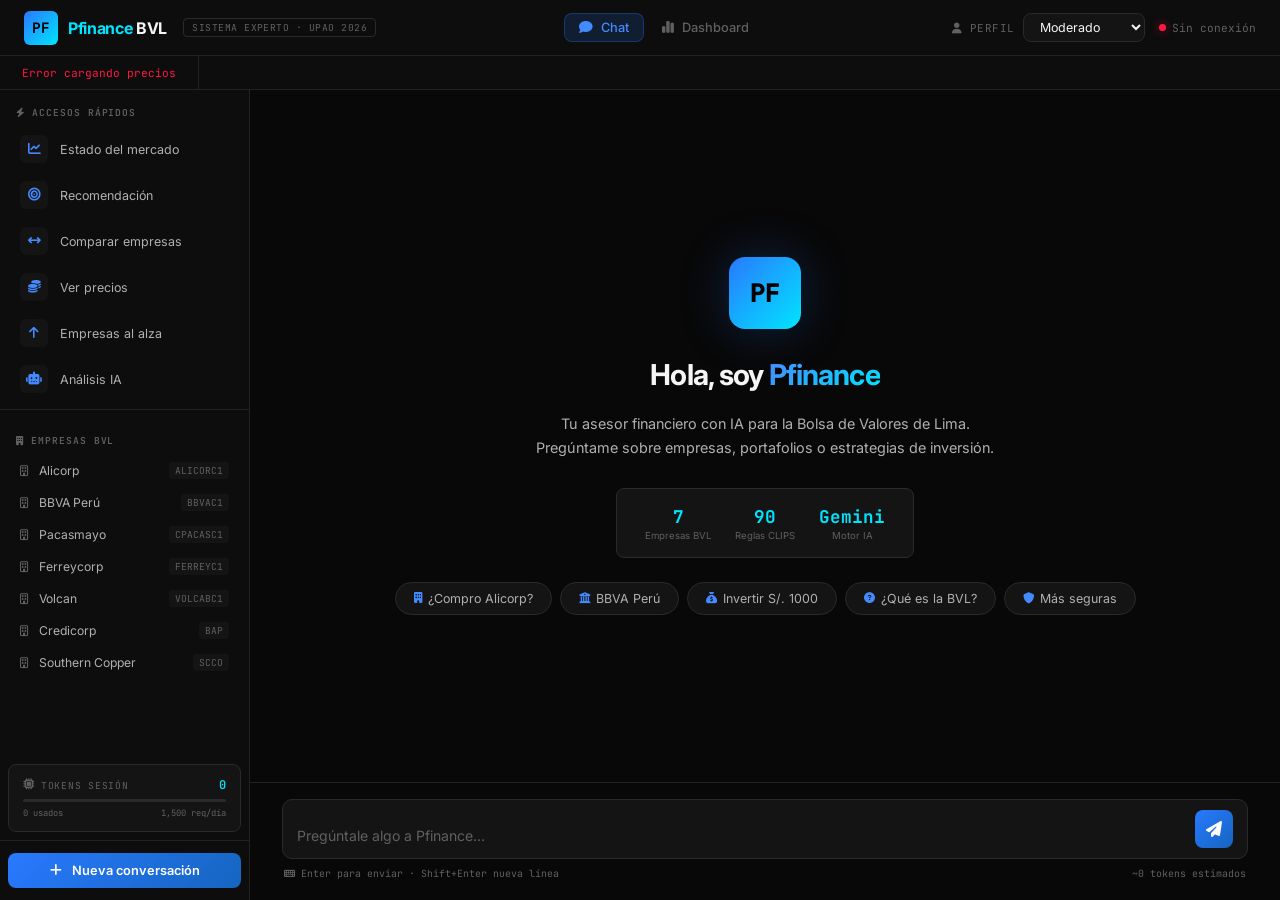
==== commit 5413d277: "ACTUALIZACIÓN COMPLETA" ====
--- a/frontend/chat.html
+++ b/frontend/chat.html
@@ -1,141 +1,161 @@
 <!DOCTYPE html>
 <html lang="es">
 <head>
-<meta charset="UTF-8">
-<meta name="viewport" content="width=device-width, initial-scale=1.0">
-<title>Pfinance — Asesor BVL</title>
-<link rel="stylesheet" href="/frontend/css/base.css">
-<link rel="stylesheet" href="/frontend/css/chat.css">
+  <meta charset="UTF-8">
+  <meta name="viewport" content="width=device-width, initial-scale=1.0">
+  <title>Pfinance — Asesor BVL</title>
+  <!-- Font Awesome 6 (gratuito) -->
+  <link rel="stylesheet" href="https://cdnjs.cloudflare.com/ajax/libs/font-awesome/6.5.1/css/all.min.css">
+  <link rel="stylesheet" href="/frontend/css/base.css">
+  <link rel="stylesheet" href="/frontend/css/chat.css">
 </head>
 <body>
 
-<!-- TOPBAR -->
-<div class="topbar">
-  <div class="topbar-left">
-    <div class="logo">
-      <div class="logo-icon">PF</div>
-      <div>
-        <div class="logo-name"><span>Pfinance</span> BVL</div>
+  <!-- TOPBAR -->
+  <header class="topbar">
+    <div class="topbar-left">
+      <a href="/" class="logo">
+        <div class="logo-icon">PF</div>
+        <div>
+          <div class="logo-name"><span>Pfinance</span> BVL</div>
+        </div>
+      </a>
+      <span class="logo-tag">SISTEMA EXPERTO · UPAO 2026</span>
+    </div>
+    <nav class="topbar-nav">
+      <a href="/chat" class="nav-btn active"><i class="fa-solid fa-comment"></i> Chat</a>
+      <a href="/dashboard" class="nav-btn"><i class="fa-solid fa-chart-simple"></i> Dashboard</a>
+    </nav>
+    <div class="topbar-right">
+      <div class="perfil-wrap-inline">
+        <span class="perfil-label"><i class="fa-solid fa-user"></i> Perfil</span>
+        <select class="perfil-select" id="sel-perfil">
+          <option value="Conservador"><i class="fa-solid fa-shield"></i> Conservador</option>
+          <option value="Moderado" selected><i class="fa-solid fa-scale-balanced"></i> Moderado</option>
+          <option value="Agresivo"><i class="fa-solid fa-bolt"></i> Agresivo</option>
+        </select>
+      </div>
+      <div class="status-pill">
+        <div class="sdot" id="status-dot"></div>
+        <span id="status-text">Conectando...</span>
       </div>
     </div>
-    <span class="logo-tag">SISTEMA EXPERTO · UPAO 2026</span>
-  </div>
-  <div class="topbar-center">
-    <a href="/chat" class="nav-btn active">💬 Chat</a>
-    <a href="/dashboard" class="nav-btn">📊 Dashboard</a>
-  </div>
-  <div class="topbar-right">
-    <div class="perfil-wrap-inline">
-      <span class="perfil-label">PERFIL</span>
-      <select class="perfil-select" id="sel-perfil">
-        <option value="Conservador">🛡️ Conservador</option>
-        <option value="Moderado" selected>⚖️ Moderado</option>
-        <option value="Agresivo">⚡ Agresivo</option>
-      </select>
-    </div>
-    <div class="status-pill">
-      <div class="sdot" id="status-dot"></div>
-      <span id="status-text">Conectando...</span>
-    </div>
-  </div>
-</div>
+  </header>
 
-<!-- TICKER BAR -->
-<div class="ticker-bar">
-  <div class="ticker-track" id="ticker-track">
-    <div class="ticker-item"><span class="t-name">Cargando...</span></div>
-  </div>
-</div>
-
-<!-- MAIN -->
-<div class="main">
-
-  <!-- SIDEBAR -->
-  <div class="sidebar">
-    <div class="sidebar-section">Accesos rápidos</div>
-    <div class="quick-btns">
-      <button class="quick-btn" onclick="enviarRapido('¿Cómo está el mercado BVL hoy?')">
-        <div class="qi">📊</div>Estado del mercado
-      </button>
-      <button class="quick-btn" onclick="enviarRapido('¿Qué empresa me recomiendas según mi perfil de inversión?')">
-        <div class="qi">🎯</div>Recomendación
-      </button>
-      <button class="quick-btn" onclick="enviarRapido('Compara Credicorp (BAP) con Southern Copper (SCCO)')">
-        <div class="qi">⚖️</div>Comparar empresas
-      </button>
-      <button class="quick-btn" onclick="enviarRapido('¿Cuáles son los precios actuales de todas las empresas?')">
-        <div class="qi">💰</div>Ver precios
-      </button>
-      <button class="quick-btn" onclick="enviarRapido('¿Qué empresas están subiendo hoy en la BVL?')">
-        <div class="qi">📈</div>Empresas al alza
-      </button>
-      <button class="quick-btn" onclick="enviarRapido('Dame un análisis completo del portafolio de la BVL')">
-        <div class="qi">🤖</div>Análisis IA
-      </button>
-    </div>
-
-    <hr class="sidebar-divider">
-    <div class="sidebar-section">Empresas BVL</div>
-    <div class="empresa-list" id="empresa-list"></div>
-
-    <!-- TOKEN COUNTER -->
-    <div class="token-counter">
-      <div class="token-header">
-        <span class="token-label">Tokens sesión</span>
-        <span class="token-val" id="tok-val">0</span>
-      </div>
-      <div class="token-bar-bg">
-        <div class="token-bar-fill" id="tok-bar" style="width:0%"></div>
-      </div>
-      <div class="token-sub">
-        <span id="tok-used">0 usados</span>
-        <span>1,500 req/día</span>
-      </div>
-    </div>
-
-    <div class="sidebar-footer">
-      <button class="btn-nueva" onclick="nuevaConversacion()">✦ Nueva conversación</button>
+  <!-- TICKER BAR -->
+  <div class="ticker-bar">
+    <div class="ticker-track" id="ticker-track">
+      <div class="ticker-item"><span class="t-name">Cargando...</span></div>
     </div>
   </div>
 
-  <!-- CHAT -->
-  <div class="chat-area">
-    <div class="messages" id="messages">
-      <div class="welcome" id="welcome">
-        <div class="welcome-logo">PF</div>
-        <div class="welcome-title">Hola, soy <span>Pfinance</span></div>
-        <div class="welcome-sub">Tu asesor financiero con IA para la Bolsa de Valores de Lima. Pregúntame sobre empresas, portafolios o estrategias de inversión.</div>
-        <div class="welcome-stats" id="welcome-stats">
-          <div class="wstat"><div class="wstat-val" id="ws-empresas">7</div><div class="wstat-label">Empresas BVL</div></div>
-          <div class="wstat"><div class="wstat-val" id="ws-reglas">90</div><div class="wstat-label">Reglas CLIPS</div></div>
-          <div class="wstat"><div class="wstat-val" id="ws-modelo">Gemini</div><div class="wstat-label">Motor IA</div></div>
+  <!-- MAIN -->
+  <div class="main">
+
+    <!-- SIDEBAR -->
+    <aside class="sidebar">
+      <div class="sidebar-section"><i class="fa-solid fa-bolt"></i> Accesos rápidos</div>
+      <div class="quick-btns">
+        <button class="quick-btn" onclick="enviarRapido('¿Cómo está el mercado BVL hoy?')">
+          <span class="qi"><i class="fa-solid fa-chart-line"></i></span>
+          <span class="ql">Estado del mercado</span>
+        </button>
+        <button class="quick-btn" onclick="enviarRapido('¿Qué empresa me recomiendas según mi perfil de inversión?')">
+          <span class="qi"><i class="fa-solid fa-bullseye"></i></span>
+          <span class="ql">Recomendación</span>
+        </button>
+        <button class="quick-btn" onclick="enviarRapido('Compara Credicorp (BAP) con Southern Copper (SCCO)')">
+          <span class="qi"><i class="fa-solid fa-arrows-left-right"></i></span>
+          <span class="ql">Comparar empresas</span>
+        </button>
+        <button class="quick-btn" onclick="enviarRapido('¿Cuáles son los precios actuales de todas las empresas?')">
+          <span class="qi"><i class="fa-solid fa-coins"></i></span>
+          <span class="ql">Ver precios</span>
+        </button>
+        <button class="quick-btn" onclick="enviarRapido('¿Qué empresas están subiendo hoy en la BVL?')">
+          <span class="qi"><i class="fa-solid fa-arrow-up"></i></span>
+          <span class="ql">Empresas al alza</span>
+        </button>
+        <button class="quick-btn" onclick="enviarRapido('Dame un análisis completo del portafolio de la BVL')">
+          <span class="qi"><i class="fa-solid fa-robot"></i></span>
+          <span class="ql">Análisis IA</span>
+        </button>
+      </div>
+
+      <hr class="sidebar-divider">
+      <div class="sidebar-section"><i class="fa-solid fa-building"></i> Empresas BVL</div>
+      <div class="empresa-list" id="empresa-list"></div>
+
+      <!-- TOKEN COUNTER -->
+      <div class="token-counter">
+        <div class="token-header">
+          <span class="token-label"><i class="fa-solid fa-microchip"></i> Tokens sesión</span>
+          <span class="token-val" id="tok-val">0</span>
         </div>
-        <div class="welcome-chips">
-          <div class="chip" onclick="enviarRapido('¿Debo comprar Alicorp ahora?')">¿Compro Alicorp?</div>
-          <div class="chip" onclick="enviarRapido('¿Cómo está BBVA Perú hoy?')">BBVA Perú</div>
-          <div class="chip" onclick="enviarRapido('¿Cuál es la mejor acción para invertir S/. 1000?')">Invertir S/. 1000</div>
-          <div class="chip" onclick="enviarRapido('¿Qué es la BVL y cómo funciona?')">¿Qué es la BVL?</div>
-          <div class="chip" onclick="enviarRapido('¿Cuáles son las empresas más seguras de la BVL?')">Más seguras</div>
+        <div class="token-bar-bg">
+          <div class="token-bar-fill" id="tok-bar" style="width:0%"></div>
+        </div>
+        <div class="token-sub">
+          <span id="tok-used">0 usados</span>
+          <span>1,500 req/día</span>
         </div>
       </div>
-    </div>
 
-    <div class="input-area">
-      <div class="input-box">
-        <textarea class="chat-input" id="chat-input" placeholder="Pregúntale algo a Pfinance..." rows="1"></textarea>
-        <button class="btn-send" id="btn-send" onclick="enviar()">
-          <svg viewBox="0 0 24 24"><path d="M2.01 21L23 12 2.01 3 2 10l15 2-15 2z"/></svg>
+      <div class="sidebar-footer">
+        <button class="btn-nueva" onclick="nuevaConversacion()">
+          <i class="fa-solid fa-plus"></i> Nueva conversación
         </button>
       </div>
-      <div class="input-footer">
-        <span class="input-hint">↵ Enter para enviar · Shift+Enter nueva línea</span>
-        <span class="input-tokens" id="input-tokens">~0 tokens estimados</span>
+    </aside>
+
+    <!-- CHAT -->
+    <section class="chat-area">
+      <div class="messages" id="messages">
+        <div class="welcome" id="welcome">
+          <div class="welcome-logo">PF</div>
+          <div class="welcome-title">Hola, soy <span>Pfinance</span></div>
+          <div class="welcome-sub">Tu asesor financiero con IA para la Bolsa de Valores de Lima. Pregúntame sobre empresas, portafolios o estrategias de inversión.</div>
+          <div class="welcome-stats" id="welcome-stats">
+            <div class="wstat"><div class="wstat-val" id="ws-empresas">7</div><div class="wstat-label">Empresas BVL</div></div>
+            <div class="wstat"><div class="wstat-val" id="ws-reglas">90</div><div class="wstat-label">Reglas CLIPS</div></div>
+            <div class="wstat"><div class="wstat-val" id="ws-modelo">Gemini</div><div class="wstat-label">Motor IA</div></div>
+          </div>
+          <div class="welcome-chips">
+            <div class="chip" onclick="enviarRapido('¿Debo comprar Alicorp ahora?')">
+              <i class="fa-solid fa-building"></i> ¿Compro Alicorp?
+            </div>
+            <div class="chip" onclick="enviarRapido('¿Cómo está BBVA Perú hoy?')">
+              <i class="fa-solid fa-building-columns"></i> BBVA Perú
+            </div>
+            <div class="chip" onclick="enviarRapido('¿Cuál es la mejor acción para invertir S/. 1000?')">
+              <i class="fa-solid fa-sack-dollar"></i> Invertir S/. 1000
+            </div>
+            <div class="chip" onclick="enviarRapido('¿Qué es la BVL y cómo funciona?')">
+              <i class="fa-solid fa-circle-question"></i> ¿Qué es la BVL?
+            </div>
+            <div class="chip" onclick="enviarRapido('¿Cuáles son las empresas más seguras de la BVL?')">
+              <i class="fa-solid fa-shield"></i> Más seguras
+            </div>
+          </div>
+        </div>
       </div>
-    </div>
+
+      <div class="input-area">
+        <div class="input-box">
+          <textarea class="chat-input" id="chat-input" placeholder="Pregúntale algo a Pfinance..." rows="1"></textarea>
+          <button class="btn-send" id="btn-send" onclick="enviar()">
+            <i class="fa-solid fa-paper-plane"></i>
+          </button>
+        </div>
+        <div class="input-footer">
+          <span class="input-hint"><i class="fa-solid fa-keyboard"></i> Enter para enviar · Shift+Enter nueva línea</span>
+          <span class="input-tokens" id="input-tokens">~0 tokens estimados</span>
+        </div>
+      </div>
+    </section>
   </div>
-</div>
 
-<script src="/frontend/js/config.js"></script>
-<script src="/frontend/js/chat.js"></script>
+  <script src="/frontend/js/config.js"></script>
+  <script src="/frontend/js/chat.js"></script>
 </body>
 </html>
--- a/frontend/css/base.css
+++ b/frontend/css/base.css
@@ -5,120 +5,309 @@
 
 @import url('https://fonts.googleapis.com/css2?family=Inter:wght@300;400;500;600;700&family=JetBrains+Mono:wght@400;500;600&display=swap');
 
-*{box-sizing:border-box;margin:0;padding:0;}
-
-:root{
-  --bg:#080808;
-  --bg2:#0d0d0d;
-  --bg3:#111111;
-  --card:#141414;
-  --card2:#1a1a1a;
-  --border:#222222;
-  --border2:#2a2a2a;
-  --blue:#2979ff;
-  --blue2:#448aff;
-  --cyan:#00e5ff;
-  --cyan2:#18ffff;
-  --green:#00e676;
-  --red:#ff1744;
-  --gold:#ffd740;
-  --text:#f5f5f5;
-  --text2:#b0b0b0;
-  --muted:#606060;
-  --radius:8px;
-}
-
-body{
-  background:var(--bg);
-  color:var(--text);
-  font-family:'Inter',sans-serif;
+* {
+  box-sizing: border-box;
+  margin: 0;
+  padding: 0;
+}
+
+:root {
+  --bg: #080808;
+  --bg2: #0d0d0d;
+  --bg3: #111111;
+  --card: #141414;
+  --card2: #1a1a1a;
+  --border: #222222;
+  --border2: #2a2a2a;
+  --blue: #2979ff;
+  --blue2: #448aff;
+  --cyan: #00e5ff;
+  --cyan2: #18ffff;
+  --green: #00e676;
+  --red: #ff1744;
+  --gold: #ffd740;
+  --text: #f5f5f5;
+  --text2: #b0b0b0;
+  --muted: #606060;
+  --radius: 8px;
+  --shadow: 0 4px 24px rgba(0, 0, 0, 0.6);
+  --transition: all 0.2s cubic-bezier(0.4, 0, 0.2, 1);
+}
+
+body {
+  background: var(--bg);
+  color: var(--text);
+  font-family: 'Inter', sans-serif;
+  -webkit-font-smoothing: antialiased;
+}
+
+/* ── SCROLLBAR ── */
+::-webkit-scrollbar {
+  width: 4px;
+  height: 4px;
+}
+::-webkit-scrollbar-track {
+  background: transparent;
+}
+::-webkit-scrollbar-thumb {
+  background: var(--border2);
+  border-radius: 2px;
+}
+::-webkit-scrollbar-thumb:hover {
+  background: var(--muted);
 }
 
 /* ── TOPBAR ── */
-.topbar{
-  display:flex;align-items:center;justify-content:space-between;
-  padding:0 24px;height:52px;
-  background:var(--bg2);
-  border-bottom:1px solid var(--border);
-  flex-shrink:0;
-}
-.topbar-left{display:flex;align-items:center;gap:16px;}
-.logo{display:flex;align-items:center;gap:10px;}
-.logo-icon{
-  width:32px;height:32px;border-radius:6px;
-  background:linear-gradient(135deg,var(--blue),var(--cyan));
-  display:flex;align-items:center;justify-content:center;
-  font-size:.9rem;font-weight:700;color:#000;font-family:'JetBrains Mono',monospace;
-}
-.logo-name{font-size:1rem;font-weight:700;letter-spacing:-.02em;color:var(--text);}
-.logo-name span{color:var(--cyan);}
-.logo-tag{
-  font-size:.65rem;color:var(--muted);font-family:'JetBrains Mono',monospace;
-  letter-spacing:.05em;border:1px solid var(--border2);padding:2px 6px;border-radius:4px;
-}
-
-.topbar-nav,.topbar-center{display:flex;align-items:center;gap:6px;}
-.nav-btn{
-  background:none;border:none;color:var(--muted);
-  padding:6px 14px;border-radius:var(--radius);
-  font-family:'Inter',sans-serif;font-size:.82rem;font-weight:500;
-  cursor:pointer;transition:all .15s;text-decoration:none;display:flex;align-items:center;gap:6px;
-}
-.nav-btn:hover{background:var(--card2);color:var(--text);}
-.nav-btn.active{background:rgba(41,121,255,.15);color:var(--blue2);border:1px solid rgba(41,121,255,.3);}
-
-.topbar-right{display:flex;align-items:center;gap:12px;}
-
-.perfil-wrap-inline{display:flex;align-items:center;gap:8px;}
-.perfil-label{font-size:.72rem;color:var(--muted);font-family:'JetBrains Mono',monospace;}
-.perfil-select{
-  background:var(--card);color:var(--text);
-  border:1px solid var(--border2);border-radius:var(--radius);
-  padding:5px 10px;font-family:'Inter',sans-serif;font-size:.8rem;
-  cursor:pointer;outline:none;
-}
-.perfil-select:focus{border-color:var(--blue);}
-
-.status-pill{display:flex;align-items:center;gap:6px;font-size:.72rem;color:var(--muted);font-family:'JetBrains Mono',monospace;}
-.sdot{width:6px;height:6px;border-radius:50%;background:var(--green);box-shadow:0 0 6px var(--green);animation:pulse 2s infinite;}
-.sdot.offline{background:var(--red);box-shadow:0 0 6px var(--red);}
-@keyframes pulse{0%,100%{opacity:1}50%{opacity:.4}}
+.topbar {
+  display: flex;
+  align-items: center;
+  justify-content: space-between;
+  padding: 0 24px;
+  height: 56px;
+  background: var(--bg2);
+  border-bottom: 1px solid var(--border);
+  flex-shrink: 0;
+  position: sticky;
+  top: 0;
+  z-index: 100;
+}
+.topbar-left {
+  display: flex;
+  align-items: center;
+  gap: 16px;
+}
+.logo {
+  display: flex;
+  align-items: center;
+  gap: 10px;
+  text-decoration: none;
+}
+.logo-icon {
+  width: 34px;
+  height: 34px;
+  border-radius: 6px;
+  background: linear-gradient(135deg, var(--blue), var(--cyan));
+  display: flex;
+  align-items: center;
+  justify-content: center;
+  font-size: 0.9rem;
+  font-weight: 700;
+  color: #000;
+  font-family: 'JetBrains Mono', monospace;
+}
+.logo-name {
+  font-size: 1rem;
+  font-weight: 700;
+  letter-spacing: -0.02em;
+  color: var(--text);
+}
+.logo-name span {
+  color: var(--cyan);
+}
+.logo-tag {
+  font-size: 0.6rem;
+  color: var(--muted);
+  font-family: 'JetBrains Mono', monospace;
+  letter-spacing: 0.05em;
+  border: 1px solid var(--border2);
+  padding: 2px 8px;
+  border-radius: 4px;
+}
+
+.topbar-nav {
+  display: flex;
+  align-items: center;
+  gap: 4px;
+}
+.nav-btn {
+  background: none;
+  border: none;
+  color: var(--muted);
+  padding: 6px 14px;
+  border-radius: var(--radius);
+  font-family: 'Inter', sans-serif;
+  font-size: 0.8rem;
+  font-weight: 500;
+  cursor: pointer;
+  transition: var(--transition);
+  text-decoration: none;
+  display: flex;
+  align-items: center;
+  gap: 8px;
+}
+.nav-btn:hover {
+  background: var(--card2);
+  color: var(--text);
+}
+.nav-btn.active {
+  background: rgba(41, 121, 255, 0.15);
+  color: var(--blue2);
+  border: 1px solid rgba(41, 121, 255, 0.3);
+}
+.nav-btn i {
+  font-size: 0.85rem;
+}
+
+.topbar-right {
+  display: flex;
+  align-items: center;
+  gap: 14px;
+}
+
+.perfil-wrap-inline {
+  display: flex;
+  align-items: center;
+  gap: 8px;
+}
+.perfil-label {
+  font-size: 0.68rem;
+  color: var(--muted);
+  font-family: 'JetBrains Mono', monospace;
+  letter-spacing: 0.05em;
+  text-transform: uppercase;
+}
+.perfil-select {
+  background: var(--card);
+  color: var(--text);
+  border: 1px solid var(--border2);
+  border-radius: var(--radius);
+  padding: 5px 12px;
+  font-family: 'Inter', sans-serif;
+  font-size: 0.78rem;
+  cursor: pointer;
+  outline: none;
+  transition: var(--transition);
+}
+.perfil-select:hover {
+  border-color: var(--border);
+}
+.perfil-select:focus {
+  border-color: var(--blue);
+  box-shadow: 0 0 0 3px rgba(41, 121, 255, 0.15);
+}
+.perfil-select option {
+  background: var(--bg2);
+  color: var(--text);
+}
+
+.status-pill {
+  display: flex;
+  align-items: center;
+  gap: 6px;
+  font-size: 0.7rem;
+  color: var(--muted);
+  font-family: 'JetBrains Mono', monospace;
+}
+.sdot {
+  width: 7px;
+  height: 7px;
+  border-radius: 50%;
+  background: var(--green);
+  box-shadow: 0 0 8px rgba(0, 230, 118, 0.5);
+  animation: pulse 2s infinite;
+}
+.sdot.offline {
+  background: var(--red);
+  box-shadow: 0 0 8px rgba(255, 23, 68, 0.5);
+}
+@keyframes pulse {
+  0%,
+  100% {
+    opacity: 1;
+  }
+  50% {
+    opacity: 0.4;
+  }
+}
 
 /* ── TICKER BAR ── */
-.ticker-bar{
-  display:flex;align-items:center;
-  background:var(--bg2);border-bottom:1px solid var(--border);
-  height:32px;overflow:hidden;flex-shrink:0;position:relative;
-}
-.ticker-bar::after{
-  content:'';position:absolute;right:0;top:0;bottom:0;width:60px;
-  background:linear-gradient(to right,transparent,var(--bg2));pointer-events:none;z-index:2;
-}
-.ticker-track{display:flex;white-space:nowrap;animation:scroll 40s linear infinite;height:100%;}
-.ticker-track:hover{animation-play-state:paused;}
-.ticker-item{
-  display:inline-flex;align-items:center;gap:8px;
-  padding:0 20px;border-right:1px solid var(--border);
-  font-size:.72rem;font-family:'JetBrains Mono',monospace;height:32px;
-}
-.t-name{color:var(--muted);}
-.t-price{color:var(--text);font-weight:600;}
-.t-up{color:var(--green);font-weight:700;}
-.t-dn{color:var(--red);font-weight:700;}
-@keyframes scroll{0%{transform:translateX(0)}100%{transform:translateX(-50%)}}
-
-/* ── LOADING / SPINNER (compartido) ── */
-.spinner{
-  width:22px;height:22px;border-radius:50%;
-  border:2px solid var(--border2);border-top-color:var(--blue);
-  animation:spin .8s linear infinite;
-}
-@keyframes spin{to{transform:rotate(360deg)}}
-
-/* ── FOOTER (compartido) ── */
-.footer{
-  text-align:center;padding:20px;color:var(--muted);
-  font-size:.68rem;border-top:1px solid var(--border);
-  margin-top:28px;font-family:'JetBrains Mono',monospace;
-  letter-spacing:.04em;
+.ticker-bar {
+  display: flex;
+  align-items: center;
+  background: var(--bg2);
+  border-bottom: 1px solid var(--border);
+  height: 34px;
+  overflow: hidden;
+  flex-shrink: 0;
+  position: relative;
+}
+.ticker-bar::after {
+  content: '';
+  position: absolute;
+  right: 0;
+  top: 0;
+  bottom: 0;
+  width: 60px;
+  background: linear-gradient(to right, transparent, var(--bg2));
+  pointer-events: none;
+  z-index: 2;
+}
+.ticker-track {
+  display: flex;
+  white-space: nowrap;
+  animation: scroll 45s linear infinite;
+  height: 100%;
+}
+.ticker-track:hover {
+  animation-play-state: paused;
+}
+.ticker-item {
+  display: inline-flex;
+  align-items: center;
+  gap: 8px;
+  padding: 0 22px;
+  border-right: 1px solid var(--border);
+  font-size: 0.7rem;
+  font-family: 'JetBrains Mono', monospace;
+  height: 34px;
+}
+.t-name {
+  color: var(--muted);
+}
+.t-price {
+  color: var(--text);
+  font-weight: 600;
+}
+.t-up {
+  color: var(--green);
+  font-weight: 700;
+}
+.t-dn {
+  color: var(--red);
+  font-weight: 700;
+}
+@keyframes scroll {
+  0% {
+    transform: translateX(0);
+  }
+  100% {
+    transform: translateX(-50%);
+  }
+}
+
+/* ── LOADING / SPINNER ── */
+.spinner {
+  width: 22px;
+  height: 22px;
+  border-radius: 50%;
+  border: 2px solid var(--border2);
+  border-top-color: var(--blue);
+  animation: spin 0.8s linear infinite;
+}
+@keyframes spin {
+  to {
+    transform: rotate(360deg);
+  }
+}
+
+/* ── FOOTER ── */
+.footer {
+  text-align: center;
+  padding: 20px;
+  color: var(--muted);
+  font-size: 0.65rem;
+  border-top: 1px solid var(--border);
+  margin-top: 28px;
+  font-family: 'JetBrains Mono', monospace;
+  letter-spacing: 0.04em;
 }
--- a/frontend/css/chat.css
+++ b/frontend/css/chat.css
@@ -3,211 +3,591 @@
    Requiere base.css cargado antes
 */
 
-body{height:100vh;display:flex;flex-direction:column;overflow:hidden;}
+body {
+  height: 100vh;
+  display: flex;
+  flex-direction: column;
+  overflow: hidden;
+}
 
 /* ── MAIN ── */
-.main{display:flex;flex:1;overflow:hidden;}
+.main {
+  display: flex;
+  flex: 1;
+  overflow: hidden;
+}
 
 /* ── SIDEBAR ── */
-.sidebar{
-  width:240px;background:var(--bg2);
-  border-right:1px solid var(--border);
-  display:flex;flex-direction:column;flex-shrink:0;
-}
-.sidebar-section{
-  padding:16px 16px 8px;
-  font-size:.65rem;font-weight:600;color:var(--muted);
-  text-transform:uppercase;letter-spacing:.1em;font-family:'JetBrains Mono',monospace;
-}
-.quick-btns{padding:0 8px;display:flex;flex-direction:column;gap:2px;}
-.quick-btn{
-  background:none;border:none;color:var(--text2);
-  border-radius:var(--radius);padding:8px 10px;
-  font-family:'Inter',sans-serif;font-size:.8rem;
-  cursor:pointer;text-align:left;transition:all .12s;
-  display:flex;align-items:center;gap:10px;
-}
-.quick-btn:hover{background:var(--card2);color:var(--text);}
-.quick-btn .qi{
-  width:24px;height:24px;border-radius:5px;
-  background:var(--card);display:flex;align-items:center;
-  justify-content:center;font-size:.8rem;flex-shrink:0;
-}
-.sidebar-divider{border:none;border-top:1px solid var(--border);margin:8px 0;}
-.empresa-list{padding:0 8px;display:flex;flex-direction:column;gap:1px;overflow-y:auto;flex:1;}
-.empresa-btn{
-  background:none;border:none;color:var(--text2);
-  border-radius:var(--radius);padding:7px 10px;
-  font-family:'Inter',sans-serif;font-size:.78rem;
-  cursor:pointer;text-align:left;width:100%;
-  display:flex;align-items:center;justify-content:space-between;
-  transition:all .12s;
-}
-.empresa-btn:hover{background:var(--card2);color:var(--text);}
-.empresa-ticker-tag{
-  font-family:'JetBrains Mono',monospace;font-size:.65rem;
-  color:var(--muted);background:var(--card);padding:2px 5px;border-radius:3px;
-}
-.sidebar-footer{padding:12px 8px;border-top:1px solid var(--border);}
-.btn-nueva{
-  width:100%;background:linear-gradient(135deg,var(--blue),#1565c0);
-  color:white;border:none;border-radius:var(--radius);
-  padding:9px;font-family:'Inter',sans-serif;font-size:.82rem;
-  font-weight:600;cursor:pointer;transition:all .2s;
-  display:flex;align-items:center;justify-content:center;gap:8px;
-}
-.btn-nueva:hover{background:linear-gradient(135deg,var(--blue2),var(--blue));transform:translateY(-1px);}
+.sidebar {
+  width: 250px;
+  background: var(--bg2);
+  border-right: 1px solid var(--border);
+  display: flex;
+  flex-direction: column;
+  flex-shrink: 0;
+}
+.sidebar-section {
+  padding: 16px 16px 8px;
+  font-size: 0.6rem;
+  font-weight: 600;
+  color: var(--muted);
+  text-transform: uppercase;
+  letter-spacing: 0.1em;
+  font-family: 'JetBrains Mono', monospace;
+}
+.quick-btns {
+  padding: 0 8px;
+  display: flex;
+  flex-direction: column;
+  gap: 2px;
+}
+.quick-btn {
+  background: none;
+  border: none;
+  color: var(--text2);
+  border-radius: var(--radius);
+  padding: 8px 12px;
+  font-family: 'Inter', sans-serif;
+  font-size: 0.78rem;
+  cursor: pointer;
+  text-align: left;
+  transition: var(--transition);
+  display: flex;
+  align-items: center;
+  gap: 12px;
+  width: 100%;
+}
+.quick-btn:hover {
+  background: var(--card2);
+  color: var(--text);
+}
+.quick-btn .qi {
+  width: 28px;
+  height: 28px;
+  border-radius: 6px;
+  background: var(--card);
+  display: flex;
+  align-items: center;
+  justify-content: center;
+  font-size: 0.8rem;
+  flex-shrink: 0;
+  color: var(--blue2);
+  transition: var(--transition);
+}
+.quick-btn:hover .qi {
+  background: var(--card);
+  color: var(--cyan);
+}
+.quick-btn .ql {
+  flex: 1;
+}
+.sidebar-divider {
+  border: none;
+  border-top: 1px solid var(--border);
+  margin: 8px 0;
+}
+.empresa-list {
+  padding: 0 8px;
+  display: flex;
+  flex-direction: column;
+  gap: 1px;
+  overflow-y: auto;
+  flex: 1;
+}
+.empresa-btn {
+  background: none;
+  border: none;
+  color: var(--text2);
+  border-radius: var(--radius);
+  padding: 7px 12px;
+  font-family: 'Inter', sans-serif;
+  font-size: 0.76rem;
+  cursor: pointer;
+  text-align: left;
+  width: 100%;
+  display: flex;
+  align-items: center;
+  justify-content: space-between;
+  transition: var(--transition);
+}
+.empresa-btn:hover {
+  background: var(--card2);
+  color: var(--text);
+}
+.empresa-ticker-tag {
+  font-family: 'JetBrains Mono', monospace;
+  font-size: 0.6rem;
+  color: var(--muted);
+  background: var(--card);
+  padding: 2px 6px;
+  border-radius: 3px;
+}
+.empresa-btn .empresa-icon {
+  color: var(--muted);
+  margin-right: 8px;
+  font-size: 0.7rem;
+}
+
+.sidebar-footer {
+  padding: 12px 8px;
+  border-top: 1px solid var(--border);
+}
+.btn-nueva {
+  width: 100%;
+  background: linear-gradient(135deg, var(--blue), #1565c0);
+  color: white;
+  border: none;
+  border-radius: var(--radius);
+  padding: 10px;
+  font-family: 'Inter', sans-serif;
+  font-size: 0.8rem;
+  font-weight: 600;
+  cursor: pointer;
+  transition: var(--transition);
+  display: flex;
+  align-items: center;
+  justify-content: center;
+  gap: 10px;
+}
+.btn-nueva:hover {
+  background: linear-gradient(135deg, var(--blue2), var(--blue));
+  transform: translateY(-1px);
+  box-shadow: 0 4px 16px rgba(41, 121, 255, 0.3);
+}
+.btn-nueva i {
+  font-size: 0.85rem;
+}
 
 /* ── TOKEN COUNTER ── */
-.token-counter{
-  margin:8px;padding:10px 12px;
-  background:var(--card);border:1px solid var(--border2);
-  border-radius:var(--radius);
-}
-.token-header{display:flex;justify-content:space-between;align-items:center;margin-bottom:6px;}
-.token-label{font-size:.65rem;color:var(--muted);font-family:'JetBrains Mono',monospace;text-transform:uppercase;letter-spacing:.08em;}
-.token-val{font-size:.72rem;font-family:'JetBrains Mono',monospace;color:var(--cyan);}
-.token-bar-bg{height:3px;background:var(--border2);border-radius:2px;overflow:hidden;}
-.token-bar-fill{height:100%;background:linear-gradient(to right,var(--blue),var(--cyan));border-radius:2px;transition:width .3s;}
-.token-sub{display:flex;justify-content:space-between;margin-top:4px;}
-.token-sub span{font-size:.6rem;color:var(--muted);font-family:'JetBrains Mono',monospace;}
+.token-counter {
+  margin: 8px;
+  padding: 12px 14px;
+  background: var(--card);
+  border: 1px solid var(--border2);
+  border-radius: var(--radius);
+}
+.token-header {
+  display: flex;
+  justify-content: space-between;
+  align-items: center;
+  margin-bottom: 6px;
+}
+.token-label {
+  font-size: 0.6rem;
+  color: var(--muted);
+  font-family: 'JetBrains Mono', monospace;
+  text-transform: uppercase;
+  letter-spacing: 0.08em;
+  display: flex;
+  align-items: center;
+  gap: 6px;
+}
+.token-label i {
+  font-size: 0.7rem;
+}
+.token-val {
+  font-size: 0.75rem;
+  font-family: 'JetBrains Mono', monospace;
+  color: var(--cyan);
+  font-weight: 600;
+}
+.token-bar-bg {
+  height: 3px;
+  background: var(--border2);
+  border-radius: 2px;
+  overflow: hidden;
+}
+.token-bar-fill {
+  height: 100%;
+  background: linear-gradient(to right, var(--blue), var(--cyan));
+  border-radius: 2px;
+  transition: width 0.5s ease;
+}
+.token-sub {
+  display: flex;
+  justify-content: space-between;
+  margin-top: 5px;
+}
+.token-sub span {
+  font-size: 0.55rem;
+  color: var(--muted);
+  font-family: 'JetBrains Mono', monospace;
+}
 
 /* ── CHAT AREA ── */
-.chat-area{flex:1;display:flex;flex-direction:column;overflow:hidden;background:var(--bg);}
+.chat-area {
+  flex: 1;
+  display: flex;
+  flex-direction: column;
+  overflow: hidden;
+  background: var(--bg);
+}
 
 /* ── MESSAGES ── */
-.messages{
-  flex:1;overflow-y:auto;padding:24px 32px;
-  display:flex;flex-direction:column;gap:20px;
-  scrollbar-width:thin;scrollbar-color:var(--border) transparent;
-}
-.messages::-webkit-scrollbar{width:4px;}
-.messages::-webkit-scrollbar-thumb{background:var(--border2);border-radius:2px;}
+.messages {
+  flex: 1;
+  overflow-y: auto;
+  padding: 24px 32px;
+  display: flex;
+  flex-direction: column;
+  gap: 20px;
+  scrollbar-width: thin;
+  scrollbar-color: var(--border) transparent;
+}
+.messages::-webkit-scrollbar {
+  width: 4px;
+}
+.messages::-webkit-scrollbar-thumb {
+  background: var(--border2);
+  border-radius: 2px;
+}
 
 /* ── WELCOME ── */
-.welcome{
-  display:flex;flex-direction:column;align-items:center;
-  justify-content:center;flex:1;text-align:center;
-  padding:60px 40px;gap:20px;
-}
-.welcome-logo{
-  width:72px;height:72px;border-radius:16px;
-  background:linear-gradient(135deg,var(--blue),var(--cyan));
-  display:flex;align-items:center;justify-content:center;
-  font-size:1.8rem;font-weight:800;color:#000;
-  font-family:'JetBrains Mono',monospace;
-  box-shadow:0 0 40px rgba(41,121,255,.3);
-  margin-bottom:8px;
-}
-.welcome-title{font-size:1.8rem;font-weight:700;letter-spacing:-.03em;}
-.welcome-title span{
-  background:linear-gradient(135deg,var(--blue2),var(--cyan));
-  -webkit-background-clip:text;-webkit-text-fill-color:transparent;
-}
-.welcome-sub{color:var(--text2);font-size:.9rem;max-width:440px;line-height:1.7;}
-.welcome-stats{
-  display:flex;gap:24px;margin-top:8px;
-  padding:16px 24px;background:var(--card);
-  border:1px solid var(--border2);border-radius:var(--radius);
-}
-.wstat{text-align:center;}
-.wstat-val{font-size:1.1rem;font-weight:700;font-family:'JetBrains Mono',monospace;color:var(--cyan);}
-.wstat-label{font-size:.65rem;color:var(--muted);margin-top:2px;}
-.welcome-chips{display:flex;flex-wrap:wrap;gap:8px;justify-content:center;margin-top:4px;}
-.chip{
-  background:var(--card);border:1px solid var(--border2);
-  color:var(--text2);border-radius:20px;padding:8px 16px;
-  font-size:.8rem;cursor:pointer;transition:all .15s;font-family:'Inter',sans-serif;
-}
-.chip:hover{border-color:var(--blue);color:var(--blue2);background:rgba(41,121,255,.08);}
+.welcome {
+  display: flex;
+  flex-direction: column;
+  align-items: center;
+  justify-content: center;
+  flex: 1;
+  text-align: center;
+  padding: 60px 40px;
+  gap: 20px;
+}
+.welcome-logo {
+  width: 72px;
+  height: 72px;
+  border-radius: 16px;
+  background: linear-gradient(135deg, var(--blue), var(--cyan));
+  display: flex;
+  align-items: center;
+  justify-content: center;
+  font-size: 1.6rem;
+  font-weight: 800;
+  color: #000;
+  font-family: 'JetBrains Mono', monospace;
+  box-shadow: 0 0 48px rgba(41, 121, 255, 0.25);
+  margin-bottom: 8px;
+}
+.welcome-title {
+  font-size: 1.8rem;
+  font-weight: 700;
+  letter-spacing: -0.03em;
+}
+.welcome-title span {
+  background: linear-gradient(135deg, var(--blue2), var(--cyan));
+  -webkit-background-clip: text;
+  -webkit-text-fill-color: transparent;
+}
+.welcome-sub {
+  color: var(--text2);
+  font-size: 0.9rem;
+  max-width: 460px;
+  line-height: 1.7;
+}
+.welcome-stats {
+  display: flex;
+  gap: 24px;
+  margin-top: 8px;
+  padding: 16px 28px;
+  background: var(--card);
+  border: 1px solid var(--border2);
+  border-radius: var(--radius);
+}
+.wstat {
+  text-align: center;
+}
+.wstat-val {
+  font-size: 1.1rem;
+  font-weight: 700;
+  font-family: 'JetBrains Mono', monospace;
+  color: var(--cyan);
+}
+.wstat-label {
+  font-size: 0.6rem;
+  color: var(--muted);
+  margin-top: 2px;
+}
+.welcome-chips {
+  display: flex;
+  flex-wrap: wrap;
+  gap: 8px;
+  justify-content: center;
+  margin-top: 4px;
+}
+.chip {
+  background: var(--card);
+  border: 1px solid var(--border2);
+  color: var(--text2);
+  border-radius: 20px;
+  padding: 8px 18px;
+  font-size: 0.78rem;
+  cursor: pointer;
+  transition: var(--transition);
+  font-family: 'Inter', sans-serif;
+  display: flex;
+  align-items: center;
+  gap: 6px;
+}
+.chip i {
+  font-size: 0.7rem;
+  color: var(--blue2);
+}
+.chip:hover {
+  border-color: var(--blue);
+  color: var(--blue2);
+  background: rgba(41, 121, 255, 0.08);
+  transform: translateY(-1px);
+}
 
 /* ── MENSAJES ── */
-.msg{display:flex;gap:12px;max-width:85%;}
-.msg.user{align-self:flex-end;flex-direction:row-reverse;}
-.msg.assistant{align-self:flex-start;}
-.msg-avatar{
-  width:32px;height:32px;border-radius:8px;
-  display:flex;align-items:center;justify-content:center;
-  font-size:.8rem;font-weight:700;flex-shrink:0;margin-top:2px;
-}
-.msg.assistant .msg-avatar{
-  background:linear-gradient(135deg,var(--blue),var(--cyan));
-  color:#000;font-family:'JetBrains Mono',monospace;
-}
-.msg.user .msg-avatar{background:var(--card2);border:1px solid var(--border2);font-size:.9rem;}
-.msg-bubble{padding:12px 16px;border-radius:10px;font-size:.86rem;line-height:1.75;}
-.msg.assistant .msg-bubble{
-  background:var(--card);border:1px solid var(--border2);
-  border-top-left-radius:3px;color:var(--text);
-}
-.msg.user .msg-bubble{
-  background:linear-gradient(135deg,rgba(41,121,255,.2),rgba(0,229,255,.1));
-  border:1px solid rgba(41,121,255,.3);
-  border-top-right-radius:3px;color:var(--text);
-}
-.msg-bubble p{margin-bottom:8px;}
-.msg-bubble p:last-child{margin-bottom:0;}
-.msg-bubble strong{color:var(--cyan);font-weight:600;}
-.msg-bubble h3{color:var(--blue2);font-size:.86rem;font-weight:600;margin:12px 0 6px;}
-.msg-bubble ul{margin:8px 0;padding-left:0;list-style:none;display:flex;flex-direction:column;gap:4px;}
-.msg-bubble ul li{
-  padding:8px 12px;background:var(--bg3);
-  border-left:2px solid var(--blue);border-radius:0 6px 6px 0;font-size:.83rem;
-}
-.msg-meta{display:flex;align-items:center;gap:10px;margin-top:5px;}
-.msg-time{font-size:.65rem;color:var(--muted);font-family:'JetBrains Mono',monospace;}
-.msg-tokens{font-size:.65rem;color:var(--muted);font-family:'JetBrains Mono',monospace;display:flex;align-items:center;gap:4px;}
-.msg-tokens::before{content:'·';}
+.msg {
+  display: flex;
+  gap: 12px;
+  max-width: 85%;
+}
+.msg.user {
+  align-self: flex-end;
+  flex-direction: row-reverse;
+}
+.msg.assistant {
+  align-self: flex-start;
+}
+.msg-avatar {
+  width: 34px;
+  height: 34px;
+  border-radius: 8px;
+  display: flex;
+  align-items: center;
+  justify-content: center;
+  font-size: 0.8rem;
+  font-weight: 700;
+  flex-shrink: 0;
+  margin-top: 2px;
+}
+.msg.assistant .msg-avatar {
+  background: linear-gradient(135deg, var(--blue), var(--cyan));
+  color: #000;
+  font-family: 'JetBrains Mono', monospace;
+}
+.msg.user .msg-avatar {
+  background: var(--card2);
+  border: 1px solid var(--border2);
+  color: var(--text2);
+}
+.msg-bubble {
+  padding: 12px 18px;
+  border-radius: 10px;
+  font-size: 0.86rem;
+  line-height: 1.75;
+}
+.msg.assistant .msg-bubble {
+  background: var(--card);
+  border: 1px solid var(--border2);
+  border-top-left-radius: 3px;
+  color: var(--text);
+}
+.msg.user .msg-bubble {
+  background: linear-gradient(135deg, rgba(41, 121, 255, 0.2), rgba(0, 229, 255, 0.08));
+  border: 1px solid rgba(41, 121, 255, 0.3);
+  border-top-right-radius: 3px;
+  color: var(--text);
+}
+.msg-bubble p {
+  margin-bottom: 8px;
+}
+.msg-bubble p:last-child {
+  margin-bottom: 0;
+}
+.msg-bubble strong {
+  color: var(--cyan);
+  font-weight: 600;
+}
+.msg-bubble h3 {
+  color: var(--blue2);
+  font-size: 0.86rem;
+  font-weight: 600;
+  margin: 12px 0 6px;
+}
+.msg-bubble ul {
+  margin: 8px 0;
+  padding-left: 0;
+  list-style: none;
+  display: flex;
+  flex-direction: column;
+  gap: 4px;
+}
+.msg-bubble ul li {
+  padding: 8px 14px;
+  background: var(--bg3);
+  border-left: 2px solid var(--blue);
+  border-radius: 0 6px 6px 0;
+  font-size: 0.82rem;
+}
+.msg-meta {
+  display: flex;
+  align-items: center;
+  gap: 12px;
+  margin-top: 5px;
+}
+.msg-time {
+  font-size: 0.6rem;
+  color: var(--muted);
+  font-family: 'JetBrains Mono', monospace;
+}
+.msg-tokens {
+  font-size: 0.6rem;
+  color: var(--muted);
+  font-family: 'JetBrains Mono', monospace;
+  display: flex;
+  align-items: center;
+  gap: 4px;
+}
+.msg-tokens::before {
+  content: '·';
+  margin-right: 2px;
+}
 
 /* ── TYPING ── */
-.typing-wrap{display:flex;gap:12px;align-self:flex-start;}
-.typing-avatar{
-  width:32px;height:32px;border-radius:8px;
-  background:linear-gradient(135deg,var(--blue),var(--cyan));
-  display:flex;align-items:center;justify-content:center;
-  font-size:.8rem;font-weight:700;color:#000;
-  font-family:'JetBrains Mono',monospace;flex-shrink:0;margin-top:2px;
-}
-.typing-bubble{
-  padding:14px 18px;background:var(--card);
-  border:1px solid var(--border2);border-radius:10px;
-  border-top-left-radius:3px;display:flex;align-items:center;gap:10px;
-}
-.typing-dots{display:flex;gap:5px;}
-.typing-dot{width:6px;height:6px;border-radius:50%;background:var(--blue);animation:tdot .9s infinite;}
-.typing-dot:nth-child(2){animation-delay:.2s;}
-.typing-dot:nth-child(3){animation-delay:.4s;}
-@keyframes tdot{0%,80%,100%{transform:scale(.7);opacity:.4}40%{transform:scale(1);opacity:1}}
-.typing-text{font-size:.78rem;color:var(--muted);}
+.typing-wrap {
+  display: flex;
+  gap: 12px;
+  align-self: flex-start;
+}
+.typing-avatar {
+  width: 34px;
+  height: 34px;
+  border-radius: 8px;
+  background: linear-gradient(135deg, var(--blue), var(--cyan));
+  display: flex;
+  align-items: center;
+  justify-content: center;
+  font-size: 0.8rem;
+  font-weight: 700;
+  color: #000;
+  font-family: 'JetBrains Mono', monospace;
+  flex-shrink: 0;
+  margin-top: 2px;
+}
+.typing-bubble {
+  padding: 14px 20px;
+  background: var(--card);
+  border: 1px solid var(--border2);
+  border-radius: 10px;
+  border-top-left-radius: 3px;
+  display: flex;
+  align-items: center;
+  gap: 12px;
+}
+.typing-dots {
+  display: flex;
+  gap: 5px;
+}
+.typing-dot {
+  width: 7px;
+  height: 7px;
+  border-radius: 50%;
+  background: var(--blue);
+  animation: tdot 0.9s infinite;
+}
+.typing-dot:nth-child(2) {
+  animation-delay: 0.2s;
+}
+.typing-dot:nth-child(3) {
+  animation-delay: 0.4s;
+}
+@keyframes tdot {
+  0%,
+  80%,
+  100% {
+    transform: scale(0.7);
+    opacity: 0.4;
+  }
+  40% {
+    transform: scale(1);
+    opacity: 1;
+  }
+}
+.typing-text {
+  font-size: 0.76rem;
+  color: var(--muted);
+}
 
 /* ── INPUT ── */
-.input-area{
-  padding:16px 32px 20px;
-  background:var(--bg);border-top:1px solid var(--border);
-  flex-shrink:0;
-}
-.input-box{
-  display:flex;gap:10px;align-items:flex-end;
-  background:var(--card);border:1px solid var(--border2);
-  border-radius:10px;padding:10px 12px;
-  transition:border-color .2s;
-}
-.input-box:focus-within{border-color:var(--blue);box-shadow:0 0 0 3px rgba(41,121,255,.1);}
-.chat-input{
-  flex:1;background:none;border:none;color:var(--text);
-  font-family:'Inter',sans-serif;font-size:.88rem;
-  resize:none;outline:none;max-height:120px;line-height:1.6;
-}
-.chat-input::placeholder{color:var(--muted);}
-.btn-send{
-  width:36px;height:36px;border-radius:8px;
-  background:linear-gradient(135deg,var(--blue),#1565c0);
-  border:none;display:flex;align-items:center;justify-content:center;
-  cursor:pointer;transition:all .2s;flex-shrink:0;
-}
-.btn-send:hover{background:linear-gradient(135deg,var(--blue2),var(--blue));transform:scale(1.05);}
-.btn-send:disabled{opacity:.3;cursor:not-allowed;transform:none;}
-.btn-send svg{width:16px;height:16px;fill:white;}
-.input-footer{display:flex;justify-content:space-between;align-items:center;margin-top:8px;padding:0 2px;}
-.input-hint{font-size:.67rem;color:var(--muted);font-family:'JetBrains Mono',monospace;}
-.input-tokens{font-size:.67rem;color:var(--muted);font-family:'JetBrains Mono',monospace;}+.input-area {
+  padding: 16px 32px 20px;
+  background: var(--bg);
+  border-top: 1px solid var(--border);
+  flex-shrink: 0;
+}
+.input-box {
+  display: flex;
+  gap: 10px;
+  align-items: flex-end;
+  background: var(--card);
+  border: 1px solid var(--border2);
+  border-radius: 10px;
+  padding: 10px 14px;
+  transition: border-color 0.2s, box-shadow 0.2s;
+}
+.input-box:focus-within {
+  border-color: var(--blue);
+  box-shadow: 0 0 0 3px rgba(41, 121, 255, 0.12);
+}
+.chat-input {
+  flex: 1;
+  background: none;
+  border: none;
+  color: var(--text);
+  font-family: 'Inter', sans-serif;
+  font-size: 0.88rem;
+  resize: none;
+  outline: none;
+  max-height: 120px;
+  line-height: 1.6;
+}
+.chat-input::placeholder {
+  color: var(--muted);
+}
+.btn-send {
+  width: 38px;
+  height: 38px;
+  border-radius: 8px;
+  background: linear-gradient(135deg, var(--blue), #1565c0);
+  border: none;
+  display: flex;
+  align-items: center;
+  justify-content: center;
+  cursor: pointer;
+  transition: var(--transition);
+  flex-shrink: 0;
+  color: white;
+}
+.btn-send:hover {
+  background: linear-gradient(135deg, var(--blue2), var(--blue));
+  transform: scale(1.05);
+}
+.btn-send:disabled {
+  opacity: 0.3;
+  cursor: not-allowed;
+  transform: none;
+}
+.btn-send i {
+  font-size: 1rem;
+}
+.input-footer {
+  display: flex;
+  justify-content: space-between;
+  align-items: center;
+  margin-top: 8px;
+  padding: 0 2px;
+}
+.input-hint {
+  font-size: 0.62rem;
+  color: var(--muted);
+  font-family: 'JetBrains Mono', monospace;
+}
+.input-tokens {
+  font-size: 0.62rem;
+  color: var(--muted);
+  font-family: 'JetBrains Mono', monospace;
+}
